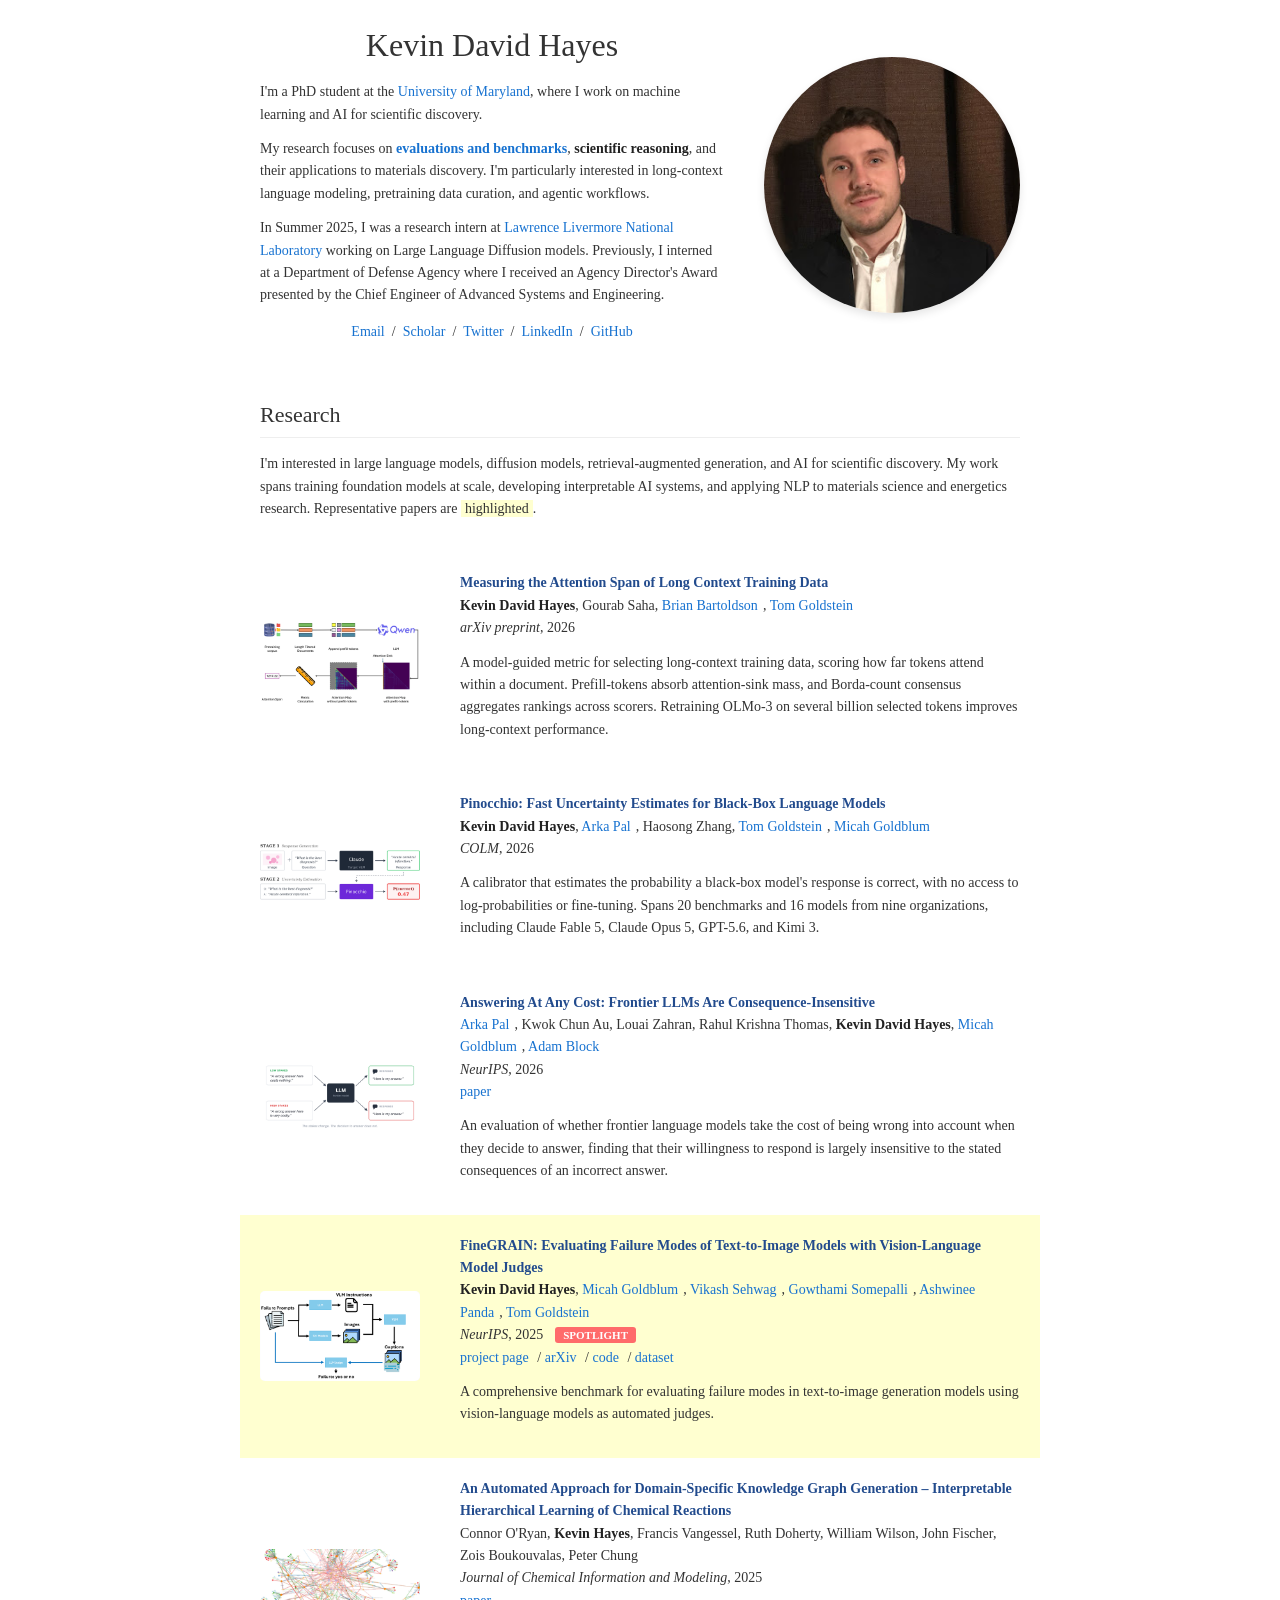
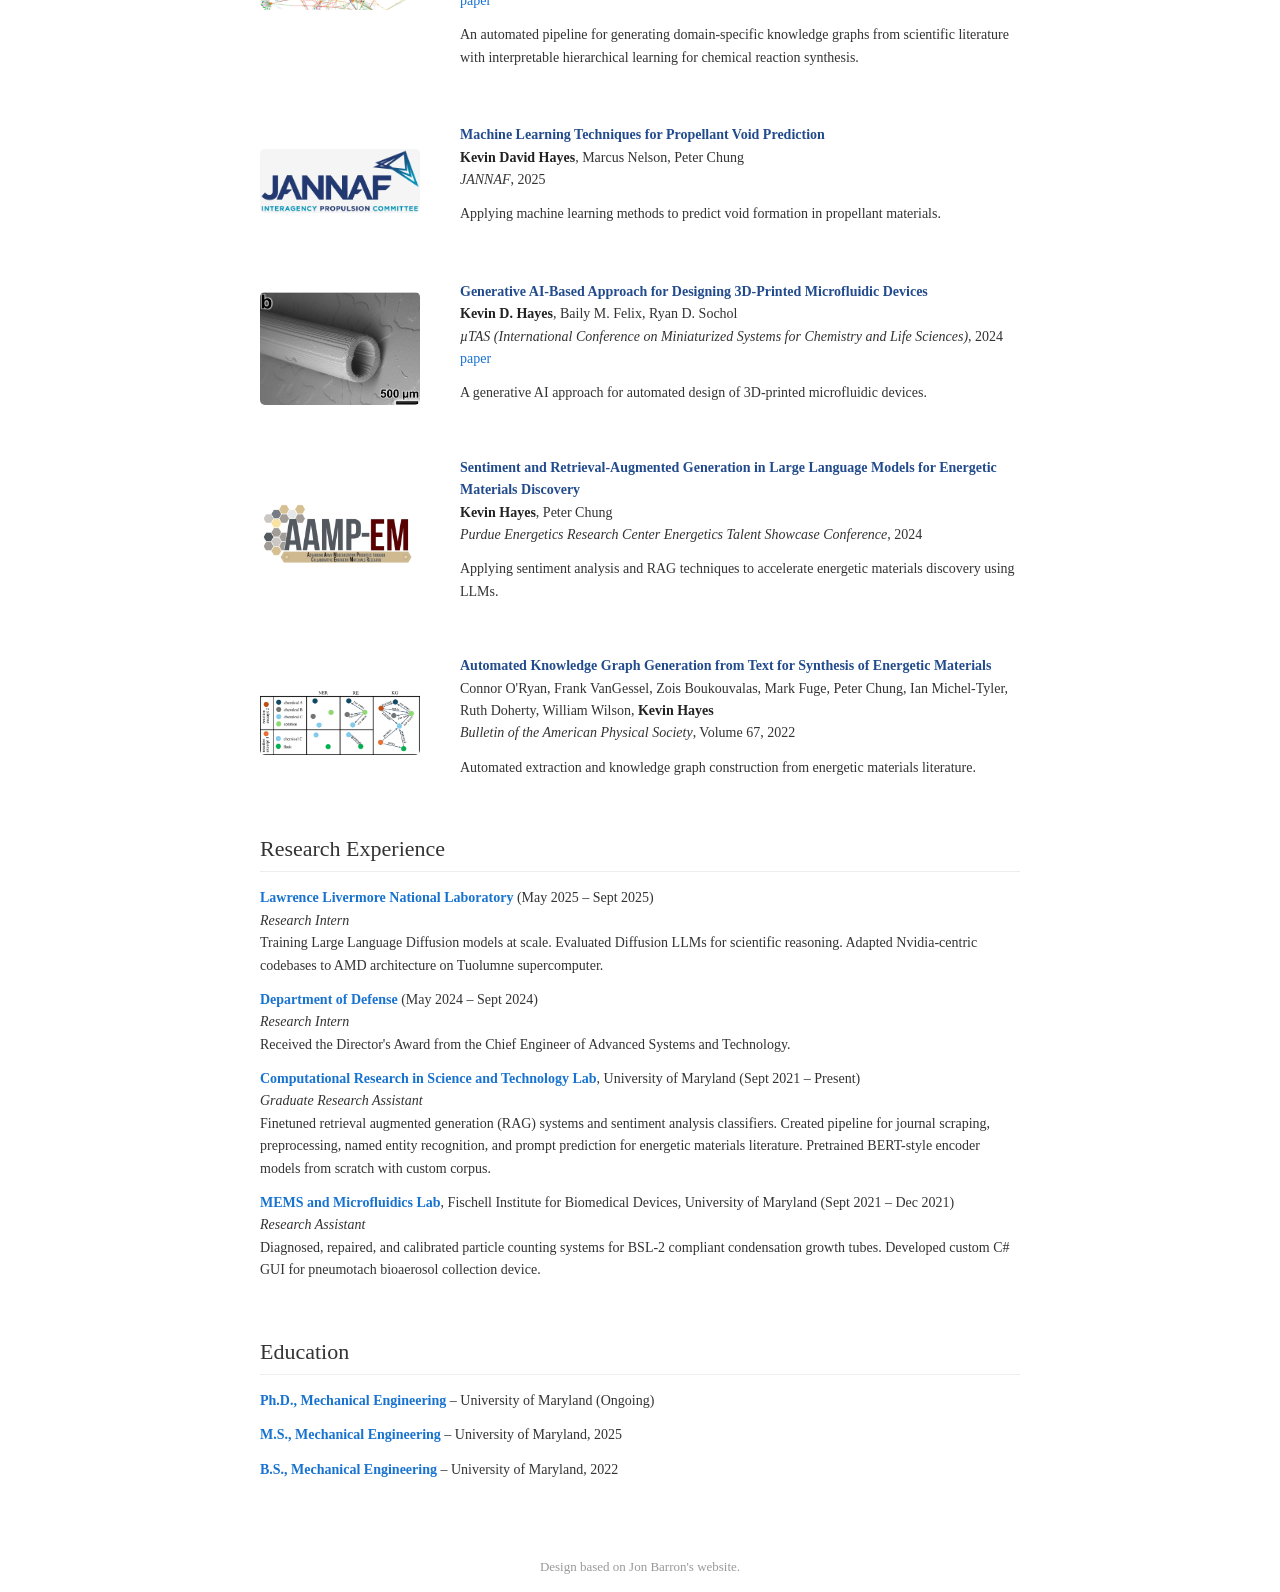
==== index.html @ 8a05a333 "Add NeurIPS 2026 consequence-insensitivity paper Adds "Answering At Any Cost: Frontier LLMs Are Cons" ====
<!DOCTYPE HTML>
<html lang="en">
<head>
  <meta http-equiv="Content-Type" content="text/html; charset=UTF-8">
  <title>Kevin David Hayes</title>
  <meta name="author" content="Kevin David Hayes">
  <meta name="viewport" content="width=device-width, initial-scale=1">
  <meta name="description" content="Kevin David Hayes - PhD student at University of Maryland. Research in Large Language Models, Diffusion Models, long-context modeling, and AI for Scientific Discovery.">
  <link rel="shortcut icon" href="images/favicon.ico" type="image/x-icon">
  <link rel="stylesheet" type="text/css" href="stylesheet.css">
</head>

<body>
  <table style="width:100%;max-width:800px;border:0px;border-spacing:0px;border-collapse:separate;margin-right:auto;margin-left:auto;">
    <tbody>
      <tr style="padding:0px">
        <td style="padding:0px">
          
          <!-- Header Section -->
          <table style="width:100%;border:0px;border-spacing:0px;border-collapse:separate;margin-right:auto;margin-left:auto;">
            <tbody>
              <tr style="padding:0px">
                <td style="padding:2.5%;width:63%;vertical-align:middle">
                  <p class="name" style="text-align: center;">
                    Kevin David Hayes
                  </p>
                  <p>
                    I'm a PhD student at the <a href="https://umd.edu">University of Maryland</a>,
                    where I work on machine learning and AI for scientific discovery.
                  </p>
                  <p>
                    My research focuses on <strong>evaluations and benchmarks</strong>, <strong>scientific reasoning</strong>,
                    and their applications to materials discovery. I'm particularly interested
                    in long-context language modeling, pretraining data curation, and agentic workflows.
                  </p>
                  <p>
                    In Summer 2025, I was a research intern at <a href="https://www.llnl.gov/">Lawrence Livermore National Laboratory</a>
                    working on Large Language Diffusion models. Previously, I interned at a Department of Defense Agency where I received
                    an Agency Director's Award presented by the Chief Engineer of Advanced Systems and Engineering.
                  </p>
                  <p style="text-align:center">
                    <a href="mailto:khayes1@umd.edu">Email</a> &nbsp;/&nbsp;
                    <a href="https://scholar.google.com/citations?user=K6t8npcAAAAJ&hl=en">Scholar</a> &nbsp;/&nbsp;
                    <a href="https://x.com/kevindavidhayes">Twitter</a> &nbsp;/&nbsp;
                    <a href="https://www.linkedin.com/in/kevin-david-hayes-73b5a1160/">LinkedIn</a> &nbsp;/&nbsp;
                    <a href="https://github.com/khayes95">GitHub</a>
                  </p>
                </td>
                <td style="padding:2.5%;width:40%;max-width:40%">
                  <a href="images/kevin_hayes.jpg">
                    <img style="width:100%;max-width:100%;object-fit:cover;border-radius:50%;" alt="profile photo" src="images/kevin_hayes.jpg">
                  </a>
                </td>
              </tr>
            </tbody>
          </table>

          <!-- Research Section -->
          <table style="width:100%;border:0px;border-spacing:0px;border-collapse:separate;margin-right:auto;margin-left:auto;">
            <tbody>
              <tr>
                <td style="padding:20px;width:100%;vertical-align:middle">
                  <h2>Research</h2>
                  <p>
                    I'm interested in large language models, diffusion models, retrieval-augmented generation, 
                    and AI for scientific discovery. My work spans training foundation models at scale, 
                    developing interpretable AI systems, and applying NLP to materials science and energetics research.
                    Representative papers are <span class="highlight">highlighted</span>.
                  </p>
                </td>
              </tr>
            </tbody>
          </table>

          <!-- Publications -->
          <table style="width:100%;border:0px;border-spacing:0px;border-collapse:separate;margin-right:auto;margin-left:auto;">
            <tbody>

              <!-- AttentionSpan Paper -->
              <tr>
                <td style="padding:20px;width:25%;vertical-align:middle">
                  <div class="paper-img-container">
                    <img src="images/attention_span.png" alt="AttentionSpan" width="160" style="border-style:none">
                  </div>
                </td>
                <td style="padding:20px;width:75%;vertical-align:middle">
                  <a href="#">
                    <span class="papertitle">Measuring the Attention Span of Long Context Training Data</span>
                  </a>
                  <br>
                  <strong>Kevin David Hayes</strong>,
                  Gourab Saha,
                  <a href="https://scholar.google.com/citations?user=YdiZoJgAAAAJ&amp;hl=en">Brian Bartoldson</a>,
                  <a href="https://www.cs.umd.edu/~tomg/">Tom Goldstein</a>
                  <br>
                  <em>arXiv preprint</em>, 2026
                  <br>
                  <!-- TODO: fill in arXiv link once posted -->
                  <!--
                  <a href="https://arxiv.org/abs/XXXX.XXXXX">arXiv</a>
                  -->
                  <p></p>
                  <p>
                    A model-guided metric for selecting long-context training data, scoring how far tokens
                    attend within a document. Prefill-tokens absorb attention-sink mass, and Borda-count
                    consensus aggregates rankings across scorers. Retraining OLMo-3 on several billion
                    selected tokens improves long-context performance.
                  </p>
                </td>
              </tr>

              <!-- Pinocchio Paper -->
              <tr>
                <td style="padding:20px;width:25%;vertical-align:middle">
                  <div class="paper-img-container">
                    <img src="images/pinocchio.png" alt="Pinocchio" width="160" style="border-style:none">
                  </div>
                </td>
                <td style="padding:20px;width:75%;vertical-align:middle">
                  <a href="#">
                    <span class="papertitle">Pinocchio: Fast Uncertainty Estimates for Black-Box Language Models</span>
                  </a>
                  <br>
                  <strong>Kevin David Hayes</strong>,
                  <a href="https://www.arkapal.com/">Arka Pal</a>,
                  Haosong Zhang,
                  <a href="https://www.cs.umd.edu/~tomg/">Tom Goldstein</a>,
                  <a href="https://goldblum.github.io/">Micah Goldblum</a>
                  <br>
                  <em>COLM</em>, 2026
                  <br>
                  <!-- TODO: fill in links once released -->
                  <!--
                  <a href="https://arxiv.org/abs/XXXX.XXXXX">arXiv</a>
                  /
                  <a href="https://github.com/khayes95/pinocchio">code</a>
                  /
                  <a href="https://huggingface.co/KevinDavidHayes/pinocchio">model</a>
                  /
                  <a href="https://pypi.org/project/pinocchio/">pypi</a>
                  -->
                  <p></p>
                  <p>
                    A calibrator that estimates the probability a black-box model's response is correct,
                    with no access to log-probabilities or fine-tuning. Spans 20 benchmarks and 16 models from nine
                    organizations, including Claude Fable 5, Claude Opus 5, GPT-5.6, and Kimi 3.
                  </p>
                </td>
              </tr>

              <!-- Consequence-Insensitivity Paper -->
              <tr>
                <td style="padding:20px;width:25%;vertical-align:middle">
                  <div class="paper-img-container">
                    <img src="images/consequence_insensitive.png" alt="Consequence insensitivity" width="160" style="border-style:none">
                  </div>
                </td>
                <td style="padding:20px;width:75%;vertical-align:middle">
                  <a href="https://openreview.net/pdf?id=juGEeYEuAS">
                    <span class="papertitle">Answering At Any Cost: Frontier LLMs Are Consequence-Insensitive</span>
                  </a>
                  <br>
                  <a href="https://www.arkapal.com/">Arka Pal</a>,
                  Kwok Chun Au,
                  Louai Zahran,
                  Rahul Krishna Thomas,
                  <strong>Kevin David Hayes</strong>,
                  <a href="https://goldblum.github.io/">Micah Goldblum</a>,
                  <a href="https://abblock.github.io/">Adam Block</a>
                  <br>
                  <em>NeurIPS</em>, 2026
                  <br>
                  <a href="https://openreview.net/pdf?id=juGEeYEuAS">paper</a>
                  <!-- TODO: add arXiv / code links once posted -->
                  <p></p>
                  <!-- TODO: confirm this blurb against the camera-ready -->
                  <p>
                    An evaluation of whether frontier language models take the cost of being wrong into
                    account when they decide to answer, finding that their willingness to respond is
                    largely insensitive to the stated consequences of an incorrect answer.
                  </p>
                </td>
              </tr>

              <!-- FineGRAIN Paper - SPOTLIGHT -->
              <tr class="highlight">
                <td style="padding:20px;width:25%;vertical-align:middle">
                  <div class="paper-img-container">
                    <img src="images/finegrain.png" alt="FineGRAIN" width="160" style="border-style:none">
                  </div>
                </td>
                <td style="padding:20px;width:75%;vertical-align:middle">
                  <a href="https://arxiv.org/abs/2512.02161">
                    <span class="papertitle">FineGRAIN: Evaluating Failure Modes of Text-to-Image Models with Vision-Language Model Judges</span>
                  </a>
                  <br>
                  <strong>Kevin David Hayes</strong>,
                  <a href="https://goldblum.github.io/">Micah Goldblum</a>,
                  <a href="https://vsehwag.github.io/">Vikash Sehwag</a>,
                  <a href="https://somepago.github.io/">Gowthami Somepalli</a>,
                  <a href="https://kiddyboots216.github.io/">Ashwinee Panda</a>,
                  <a href="https://www.cs.umd.edu/~tomg/">Tom Goldstein</a>
                  <br>
                  <em>NeurIPS</em>, 2025 &nbsp;<span class="spotlight">SPOTLIGHT</span>
                  <br>
                  <a href="https://finegrainbench.ai/">project page</a>
                  /
                  <a href="https://arxiv.org/abs/2512.02161">arXiv</a>
                  /
                  <a href="https://github.com/khayes95/FineGRAIN_Eval">code</a>
                  /
                  <a href="https://huggingface.co/datasets/KevinDavidHayes/t2i-finegrain">dataset</a>
                  <p></p>
                  <p>
                    A comprehensive benchmark for evaluating failure modes in text-to-image generation models
                    using vision-language models as automated judges.
                  </p>
                </td>
              </tr>

              <!-- Knowledge Graph Paper -->
              <tr>
                <td style="padding:20px;width:25%;vertical-align:middle">
                  <div class="paper-img-container">
                    <img src="images/knowledge_graph.png" alt="Knowledge Graph" width="160" style="border-style:none">
                  </div>
                </td>
                <td style="padding:20px;width:75%;vertical-align:middle">
                  <a href="https://pubs.acs.org/doi/10.1021/acs.jcim.4c01904">
                    <span class="papertitle">An Automated Approach for Domain-Specific Knowledge Graph Generation – Interpretable Hierarchical Learning of Chemical Reactions</span>
                  </a>
                  <br>
                  Connor O'Ryan,
                  <strong>Kevin Hayes</strong>,
                  Francis Vangessel,
                  Ruth Doherty,
                  William Wilson,
                  John Fischer,
                  Zois Boukouvalas,
                  Peter Chung
                  <br>
                  <em>Journal of Chemical Information and Modeling</em>, 2025
                  <br>
                  <a href="https://pubs.acs.org/doi/10.1021/acs.jcim.4c01904">paper</a>
                  <p></p>
                  <p>
                    An automated pipeline for generating domain-specific knowledge graphs from scientific literature
                    with interpretable hierarchical learning for chemical reaction synthesis.
                  </p>
                </td>
              </tr>

              <!-- JANNAF Paper -->
              <tr>
                <td style="padding:20px;width:25%;vertical-align:middle">
                  <div class="paper-img-container">
                    <img src="images/propellant_void.png" alt="Propellant Void Prediction" width="160" style="border-style:none">
                  </div>
                </td>
                <td style="padding:20px;width:75%;vertical-align:middle">
                  <a href="#">
                    <span class="papertitle">Machine Learning Techniques for Propellant Void Prediction</span>
                  </a>
                  <br>
                  <strong>Kevin David Hayes</strong>,
                  Marcus Nelson,
                  Peter Chung
                  <br>
                  <em>JANNAF</em>, 2025
                  <br>
                  <p></p>
                  <p>
                    Applying machine learning methods to predict void formation in propellant materials.
                  </p>
                </td>
              </tr>

            </tbody>
          </table>

          <table style="width:100%;border:0px;border-spacing:0px;border-collapse:separate;margin-right:auto;margin-left:auto;">
            <tbody>

              <!-- Microfluidics Paper -->
              <tr>
                <td style="padding:20px;width:25%;vertical-align:middle">
                  <div class="paper-img-container">
                    <img src="images/microfluidics.png" alt="Microfluidics" width="160" style="border-style:none">
                  </div>
                </td>
                <td style="padding:20px;width:75%;vertical-align:middle">
                  <a href="https://doi.org/10.70477/ydra9881">
                    <span class="papertitle">Generative AI-Based Approach for Designing 3D-Printed Microfluidic Devices</span>
                  </a>
                  <br>
                  <strong>Kevin D. Hayes</strong>,
                  Baily M. Felix,
                  Ryan D. Sochol
                  <br>
                  <em>µTAS (International Conference on Miniaturized Systems for Chemistry and Life Sciences)</em>, 2024
                  <br>
                  <a href="https://doi.org/10.70477/ydra9881">paper</a>
                  <p></p>
                  <p>
                    A generative AI approach for automated design of 3D-printed microfluidic devices.
                  </p>
                </td>
              </tr>

              <!-- Energetics Paper -->
              <tr>
                <td style="padding:20px;width:25%;vertical-align:middle">
                  <div class="paper-img-container">
                    <img src="images/energetics.png" alt="Energetics RAG" width="160" style="border-style:none">
                  </div>
                </td>
                <td style="padding:20px;width:75%;vertical-align:middle">
                  <a href="#">
                    <span class="papertitle">Sentiment and Retrieval-Augmented Generation in Large Language Models for Energetic Materials Discovery</span>
                  </a>
                  <br>
                  <strong>Kevin Hayes</strong>,
                  Peter Chung
                  <br>
                  <em>Purdue Energetics Research Center Energetics Talent Showcase Conference</em>, 2024
                  <br>
                  <p></p>
                  <p>
                    Applying sentiment analysis and RAG techniques to accelerate energetic materials discovery using LLMs.
                  </p>
                </td>
              </tr>

              <!-- APS Paper -->
              <tr>
                <td style="padding:20px;width:25%;vertical-align:middle">
                  <div class="paper-img-container">
                    <img src="images/aps_kg.png" alt="APS Knowledge Graph" width="160" style="border-style:none">
                  </div>
                </td>
                <td style="padding:20px;width:75%;vertical-align:middle">
                  <a href="https://meetings.aps.org/Meeting/SHOCK22/Session/U03.3">
                    <span class="papertitle">Automated Knowledge Graph Generation from Text for Synthesis of Energetic Materials</span>
                  </a>
                  <br>
                  Connor O'Ryan,
                  Frank VanGessel,
                  Zois Boukouvalas,
                  Mark Fuge,
                  Peter Chung,
                  Ian Michel-Tyler,
                  Ruth Doherty,
                  William Wilson,
                  <strong>Kevin Hayes</strong>
                  <br>
                  <em>Bulletin of the American Physical Society</em>, Volume 67, 2022
                  <br>
                  <p></p>
                  <p>
                    Automated extraction and knowledge graph construction from energetic materials literature.
                  </p>
                </td>
              </tr>

            </tbody>
          </table>

          <!-- Experience Section -->
          <table style="width:100%;border:0px;border-spacing:0px;border-collapse:separate;margin-right:auto;margin-left:auto;">
            <tbody>
              <tr>
                <td style="padding:20px;width:100%;vertical-align:middle">
                  <h2>Research Experience</h2>
                  
                  <p><strong>Lawrence Livermore National Laboratory</strong> (May 2025 – Sept 2025)<br>
                  <em>Research Intern</em><br>
                  Training Large Language Diffusion models at scale. Evaluated Diffusion LLMs for scientific reasoning. 
                  Adapted Nvidia-centric codebases to AMD architecture on Tuolumne supercomputer.</p>
                  
                  <p><strong>Department of Defense</strong> (May 2024 – Sept 2024)<br>
                  <em>Research Intern</em><br>
                  Received the Director's Award from the Chief Engineer of Advanced Systems and Technology.</p>
                  
                  <p><strong>Computational Research in Science and Technology Lab</strong>, University of Maryland (Sept 2021 – Present)<br>
                  <em>Graduate Research Assistant</em><br>
                  Finetuned retrieval augmented generation (RAG) systems and sentiment analysis classifiers. 
                  Created pipeline for journal scraping, preprocessing, named entity recognition, and prompt prediction for energetic materials literature.
                  Pretrained BERT-style encoder models from scratch with custom corpus.</p>
                  
                  <p><strong>MEMS and Microfluidics Lab</strong>, Fischell Institute for Biomedical Devices, University of Maryland (Sept 2021 – Dec 2021)<br>
                  <em>Research Assistant</em><br>
                  Diagnosed, repaired, and calibrated particle counting systems for BSL-2 compliant condensation growth tubes.
                  Developed custom C# GUI for pneumotach bioaerosol collection device.</p>
                </td>
              </tr>
            </tbody>
          </table>

          <!-- Education Section -->
          <table style="width:100%;border:0px;border-spacing:0px;border-collapse:separate;margin-right:auto;margin-left:auto;">
            <tbody>
              <tr>
                <td style="padding:20px;width:100%;vertical-align:middle">
                  <h2>Education</h2>
                  <p><strong>Ph.D., Mechanical Engineering</strong> – University of Maryland (Ongoing)</p>
                  <p><strong>M.S., Mechanical Engineering</strong> – University of Maryland, 2025</p>
                  <p><strong>B.S., Mechanical Engineering</strong> – University of Maryland, 2022</p>
                </td>
              </tr>
            </tbody>
          </table>

          <!-- Footer -->
          <table style="width:100%;border:0px;border-spacing:0px;border-collapse:separate;margin-right:auto;margin-left:auto;">
            <tbody>
              <tr>
                <td style="padding:0px">
                  <br>
                  <p style="text-align:center;font-size:small;">
                    Design based on <a href="https://github.com/jonbarron/jonbarron_website">Jon Barron's website</a>.
                  </p>
                </td>
              </tr>
            </tbody>
          </table>

        </td>
      </tr>
    </tbody>
  </table>
</body>
</html>
---- stylesheet.css ----
/* Jon Barron Style Academic Website CSS */

/* Reset and Base Styles */
* {
  box-sizing: border-box;
}

html {
  font-family: 'Trebuchet MS', 'Bitstream Vera Sans', 'sans-serif';
}

body {
  margin: 0;
  padding: 0;
  background-color: #ffffff;
  font-size: 14px;
  line-height: 1.6;
  color: #333;
}

/* Links */
a {
  color: #1772d0;
  text-decoration: none;
}

a:hover {
  color: #f09228;
  text-decoration: none;
}

/* Name styling */
.name {
  font-size: 32px;
  font-weight: normal;
  margin: 0 0 10px 0;
}

/* Section headings */
h2 {
  font-size: 22px;
  font-weight: normal;
  color: #333;
  margin: 0 0 15px 0;
  padding-bottom: 5px;
  border-bottom: 1px solid #eee;
}

/* Text emphasis */
strong {
  font-weight: bold;
  color: #222;
}

/* Paper title styling */
.papertitle {
  font-size: 14px;
  font-weight: bold;
  color: #224b8d;
}

.papertitle:hover {
  color: #f09228;
}

/* Highlight for featured papers */
tr.highlight {
  background-color: #ffffd0;
}

span.highlight {
  background-color: #ffffd0;
  padding: 1px 4px;
}

/* Spotlight badge */
.spotlight {
  background-color: #ff6b6b;
  color: white;
  padding: 2px 8px;
  border-radius: 3px;
  font-size: 11px;
  font-weight: bold;
  margin-left: 5px;
}

/* Paper image container */
.paper-img-container {
  display: flex;
  align-items: center;
  justify-content: center;
  min-height: 120px;
}

.paper-img-container img {
  border-radius: 5px;
  background-color: #f5f5f5;
}

/* Table cells */
td {
  padding: 10px;
}

/* Responsive adjustments */
@media screen and (max-width: 800px) {
  table {
    width: 100% !important;
  }
  
  td {
    display: block;
    width: 100% !important;
    padding: 10px 15px;
  }
  
  .paper-img-container {
    margin-bottom: 15px;
  }
  
  .name {
    font-size: 26px;
  }
}

/* Profile photo */
img[alt="profile photo"] {
  border: 0;
  box-shadow: 0 4px 8px rgba(0, 0, 0, 0.1);
}

/* Paragraph spacing */
p {
  margin: 0 0 12px 0;
}

/* Links in body text */
td p a {
  color: #1772d0;
}

td p a:hover {
  color: #f09228;
}

/* Publication links row */
td > a {
  margin-right: 5px;
}

/* Email and social links */
p[style*="text-align:center"] a {
  display: inline-block;
  padding: 2px 0;
}

/* Experience and Education sections */
td > p > strong:first-child {
  color: #1772d0;
}

/* Footer */
p[style*="font-size:small"] {
  color: #999;
  margin-top: 20px;
}

p[style*="font-size:small"] a {
  color: #999;
}

p[style*="font-size:small"] a:hover {
  color: #f09228;
}
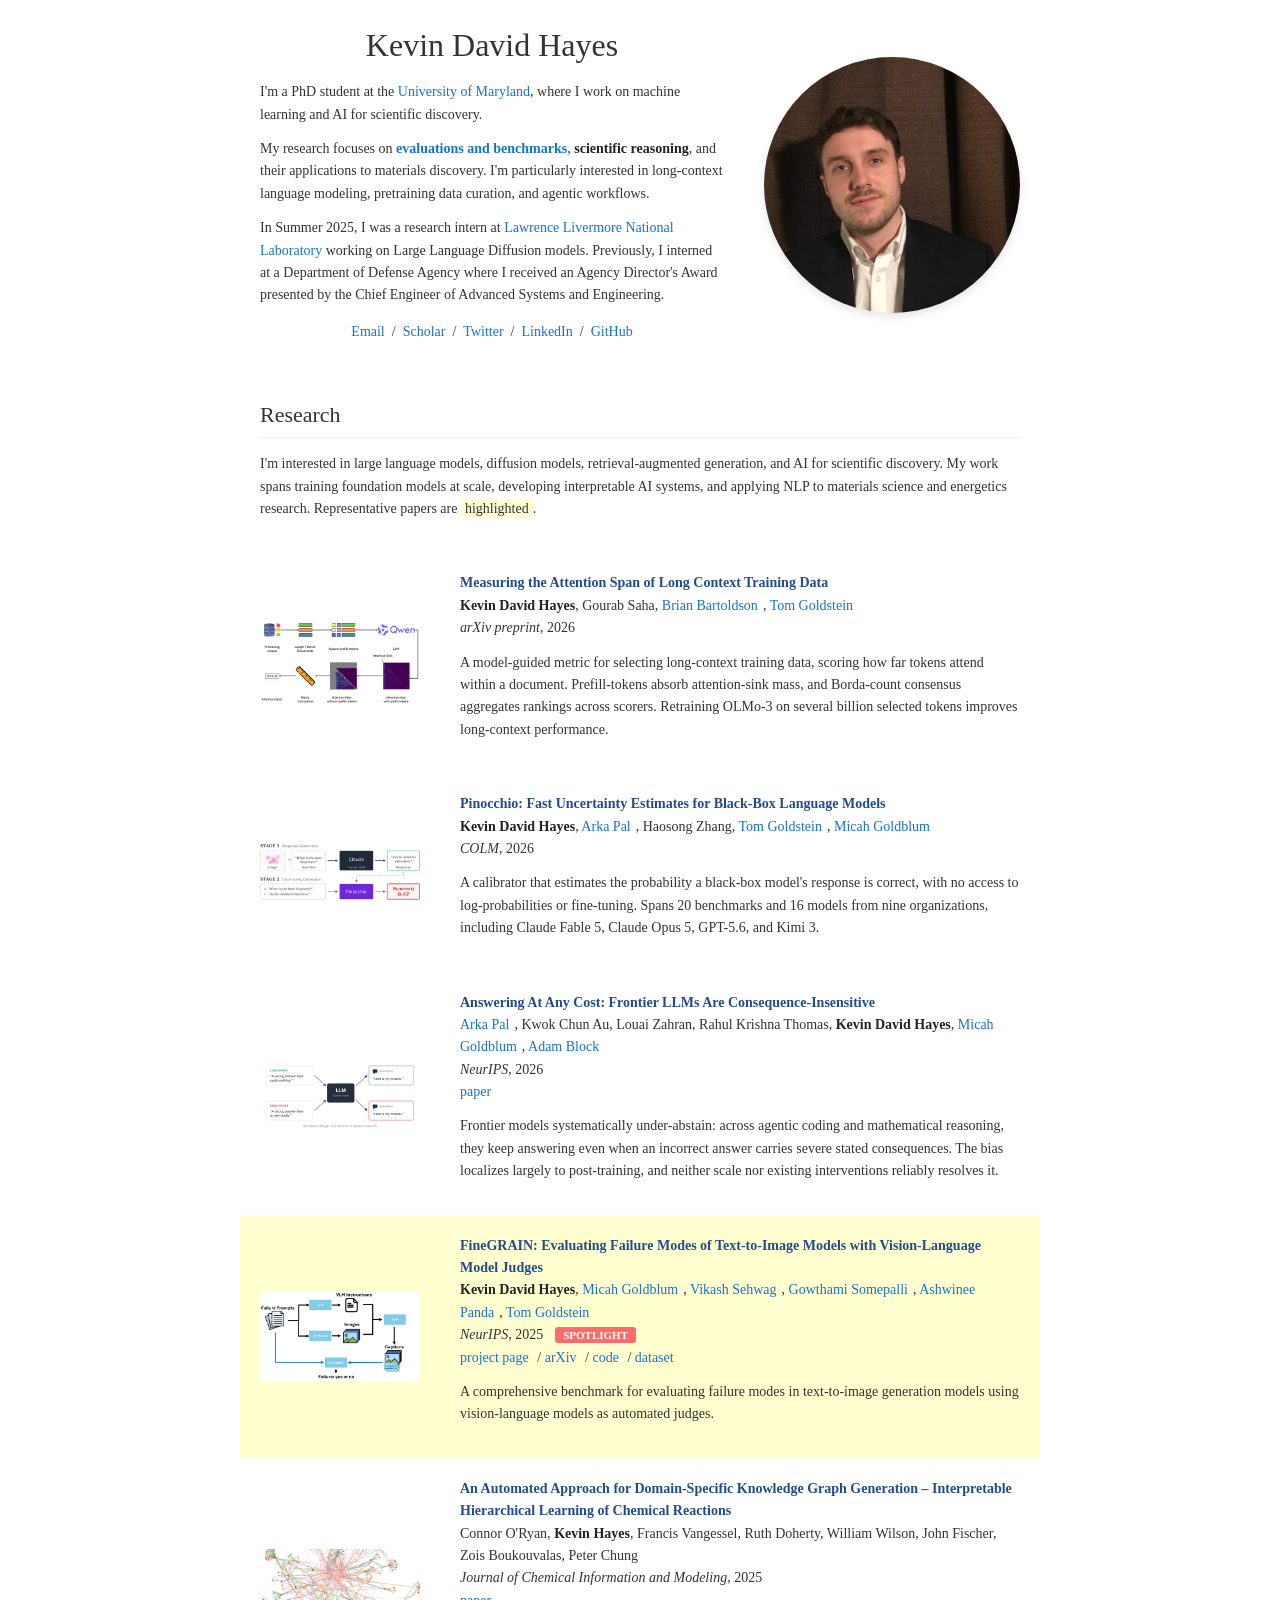
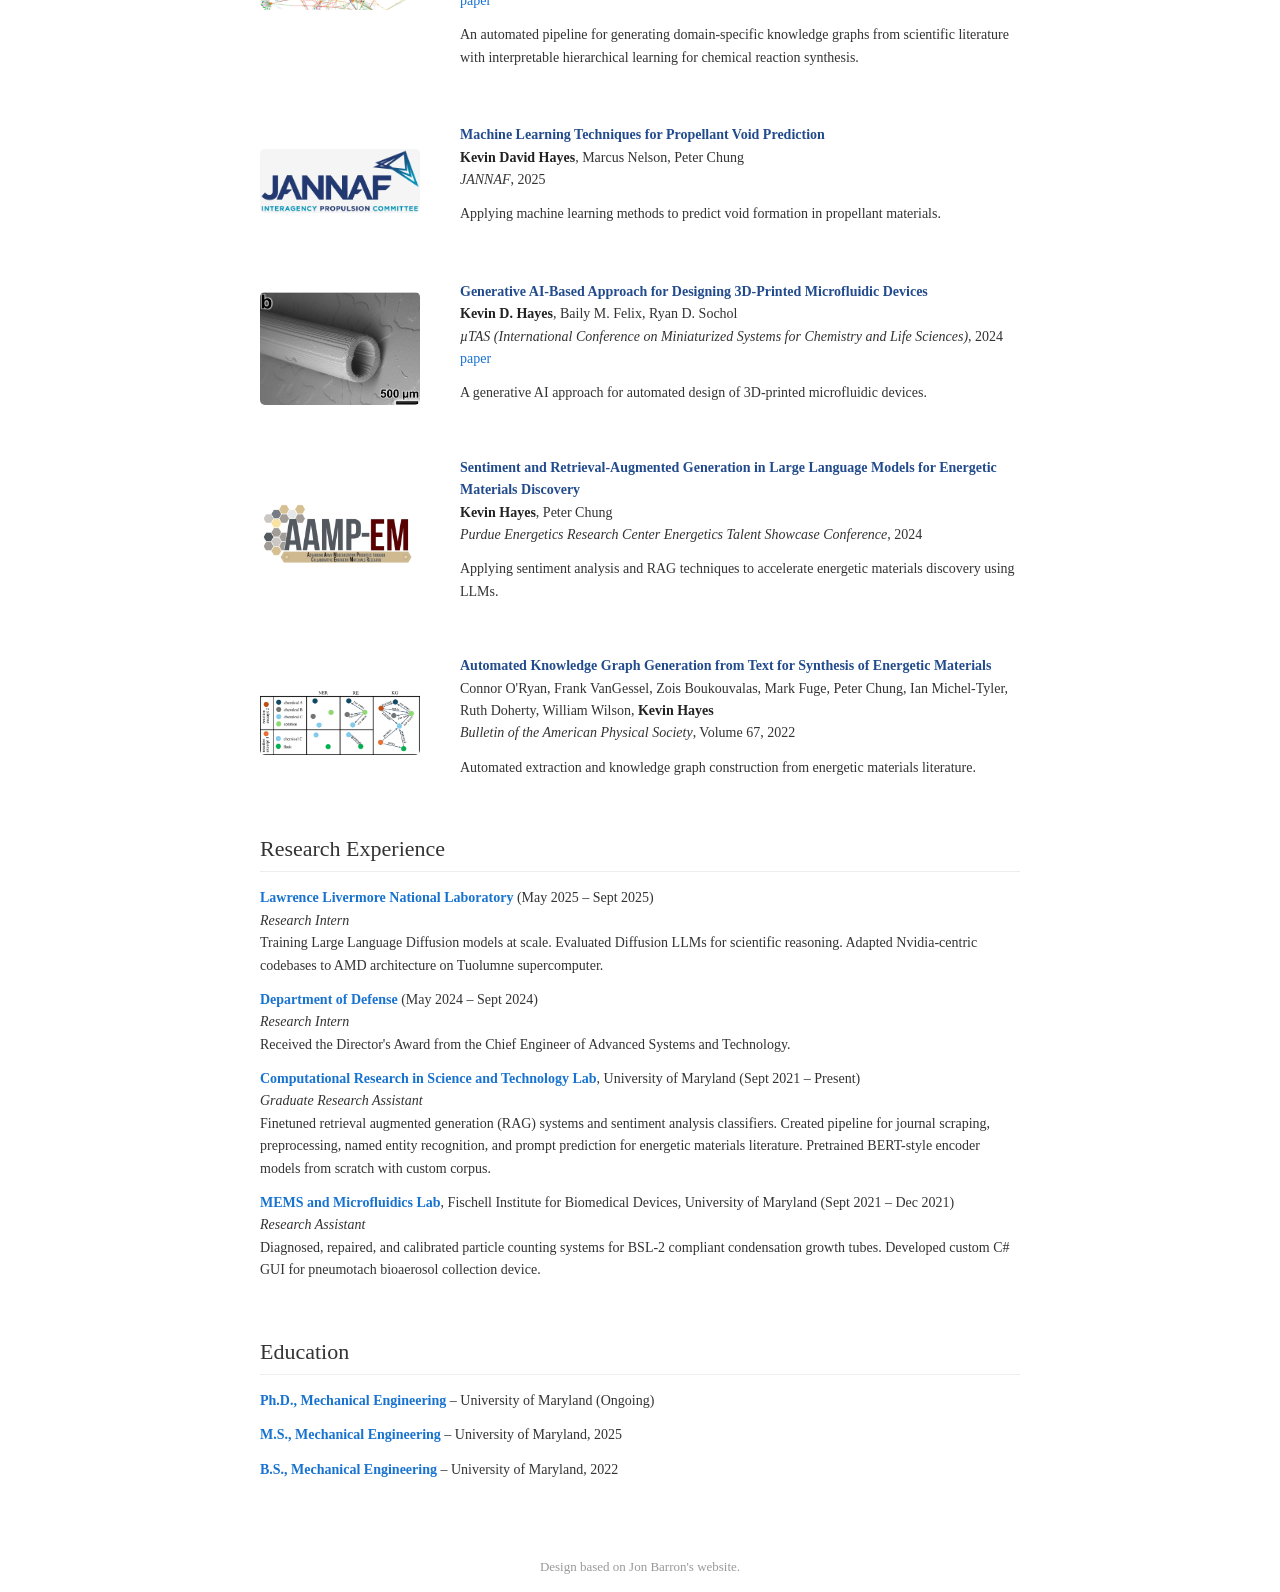
==== commit b069a7e2: "Rewrite consequence-insensitivity blurb from the abstract Replaces the title-derived placeholder wit" ====
--- a/index.html
+++ b/index.html
@@ -173,11 +173,11 @@
                   <a href="https://openreview.net/pdf?id=juGEeYEuAS">paper</a>
                   <!-- TODO: add arXiv / code links once posted -->
                   <p></p>
-                  <!-- TODO: confirm this blurb against the camera-ready -->
-                  <p>
-                    An evaluation of whether frontier language models take the cost of being wrong into
-                    account when they decide to answer, finding that their willingness to respond is
-                    largely insensitive to the stated consequences of an incorrect answer.
+                  <p>
+                    Frontier models systematically under-abstain: across agentic coding and mathematical
+                    reasoning, they keep answering even when an incorrect answer carries severe stated
+                    consequences. The bias localizes largely to post-training, and neither scale nor
+                    existing interventions reliably resolves it.
                   </p>
                 </td>
               </tr>
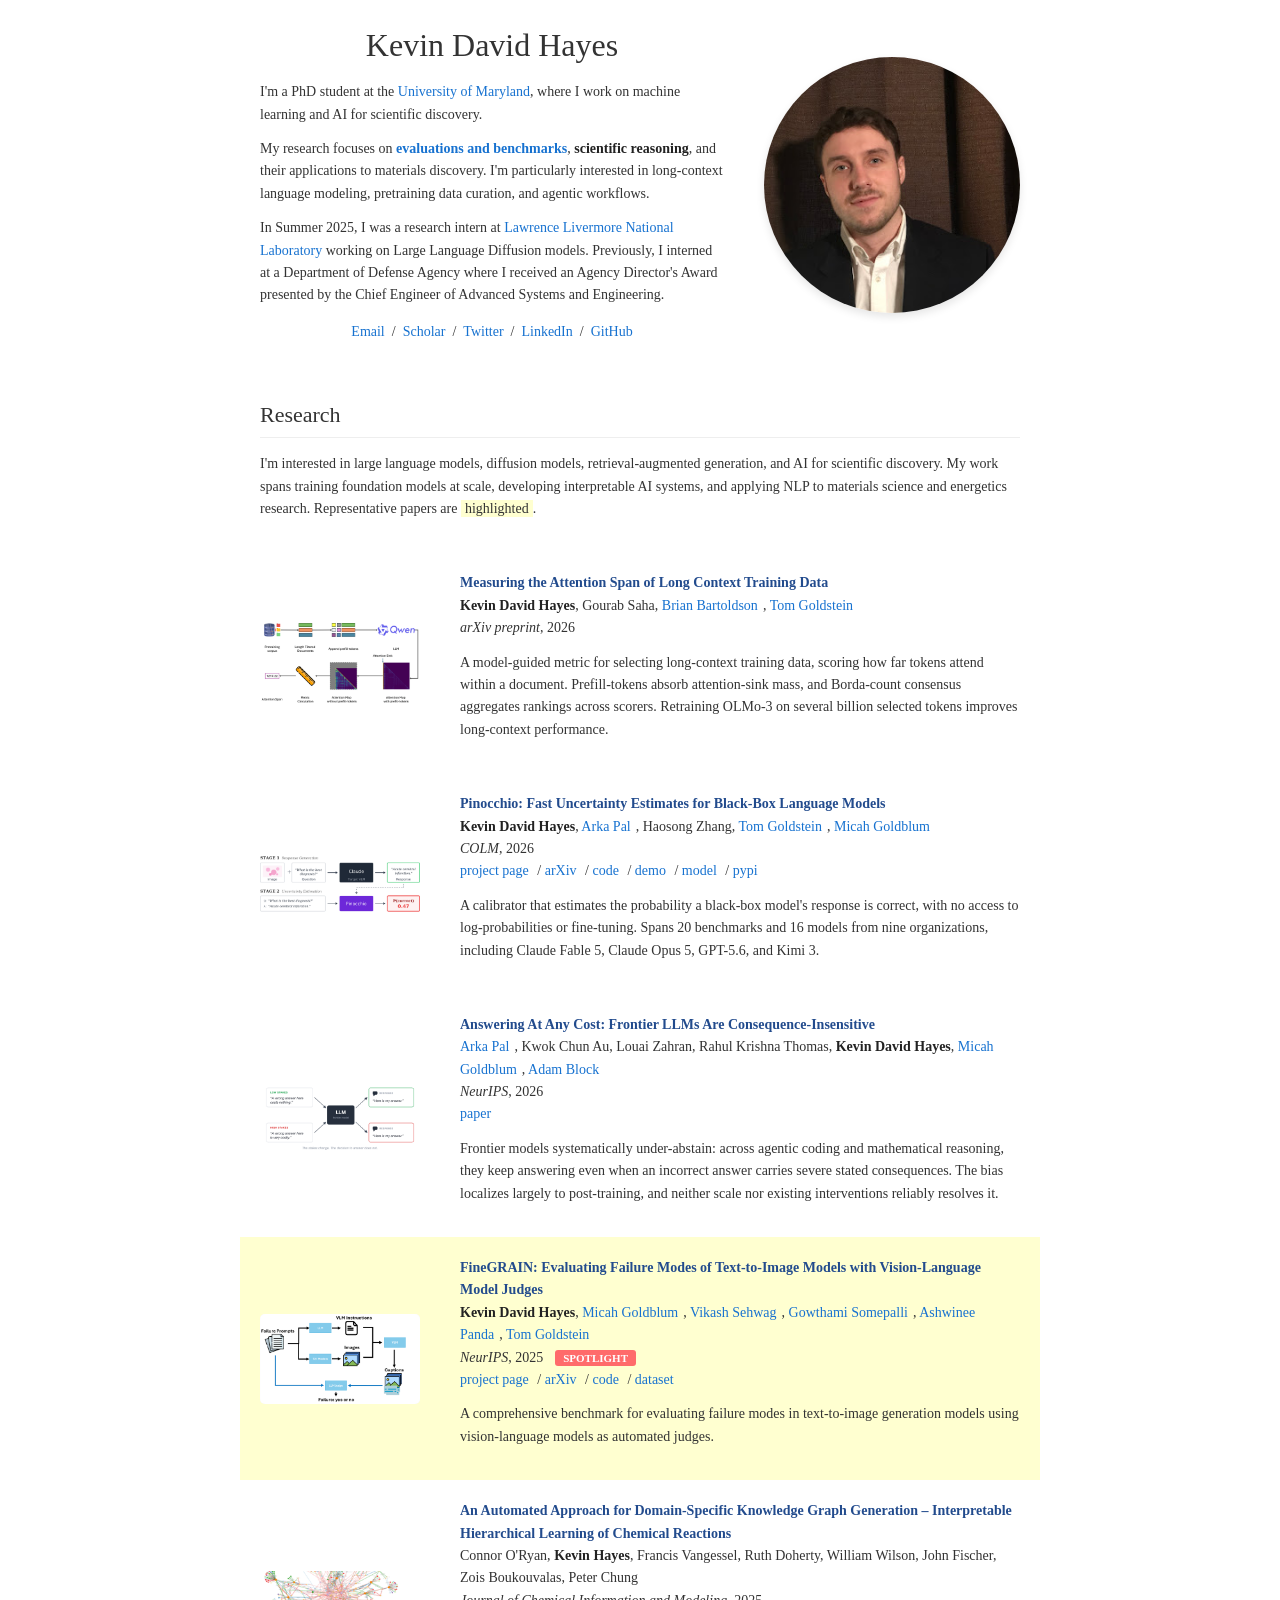
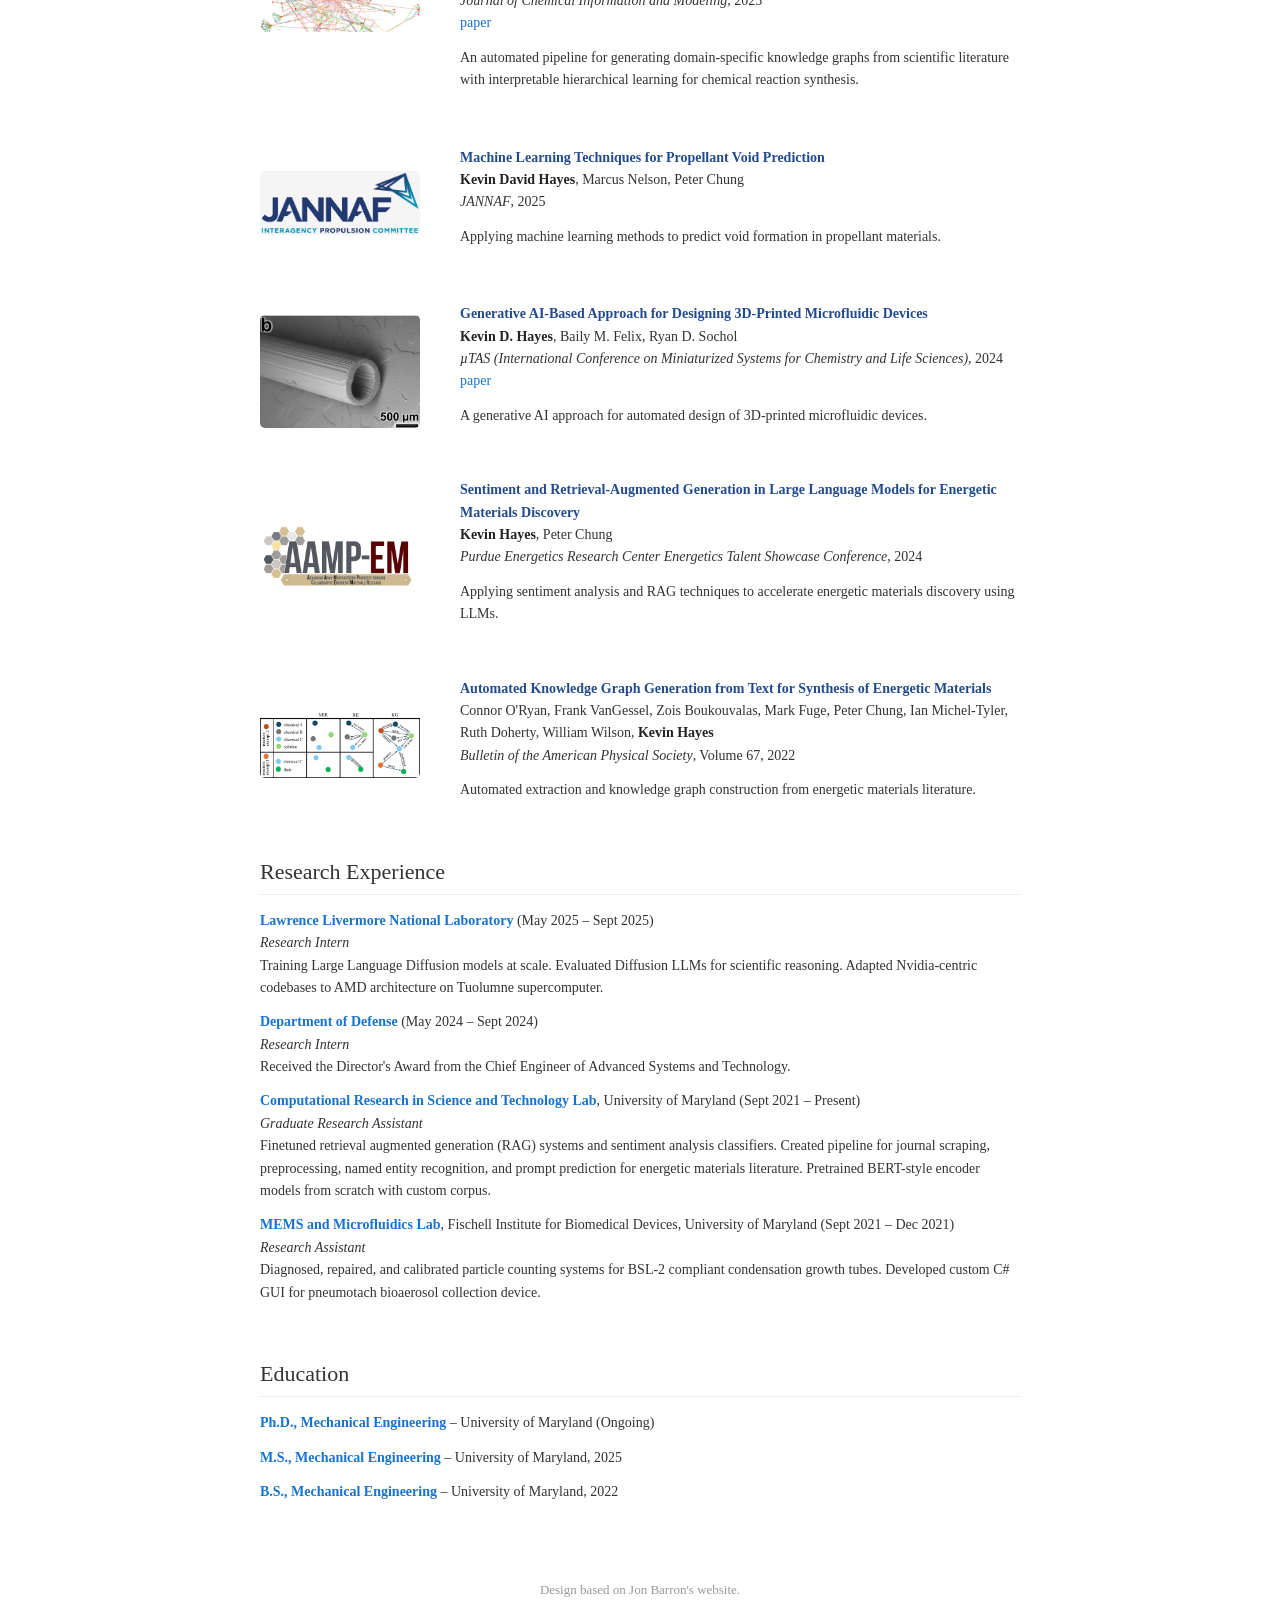
==== commit 15d575a3: "Add Pinocchio project page and release links Replaces the placeholder link block with the live URLs " ====
--- a/index.html
+++ b/index.html
@@ -117,7 +117,7 @@
                   </div>
                 </td>
                 <td style="padding:20px;width:75%;vertical-align:middle">
-                  <a href="#">
+                  <a href="https://arxiv.org/abs/2609.24881">
                     <span class="papertitle">Pinocchio: Fast Uncertainty Estimates for Black-Box Language Models</span>
                   </a>
                   <br>
@@ -129,16 +129,17 @@
                   <br>
                   <em>COLM</em>, 2026
                   <br>
-                  <!-- TODO: fill in links once released -->
-                  <!--
-                  <a href="https://arxiv.org/abs/XXXX.XXXXX">arXiv</a>
+                  <a href="https://pinocchio-uq.com/">project page</a>
+                  /
+                  <a href="https://arxiv.org/abs/2609.24881">arXiv</a>
                   /
                   <a href="https://github.com/khayes95/pinocchio">code</a>
                   /
-                  <a href="https://huggingface.co/KevinDavidHayes/pinocchio">model</a>
-                  /
-                  <a href="https://pypi.org/project/pinocchio/">pypi</a>
-                  -->
+                  <a href="https://huggingface.co/spaces/KevinDavidHayes/pinocchio">demo</a>
+                  /
+                  <a href="https://huggingface.co/KevinDavidHayes/pinocchio-0.8b">model</a>
+                  /
+                  <a href="https://pypi.org/project/pinocchio-uq/">pypi</a>
                   <p></p>
                   <p>
                     A calibrator that estimates the probability a black-box model's response is correct,
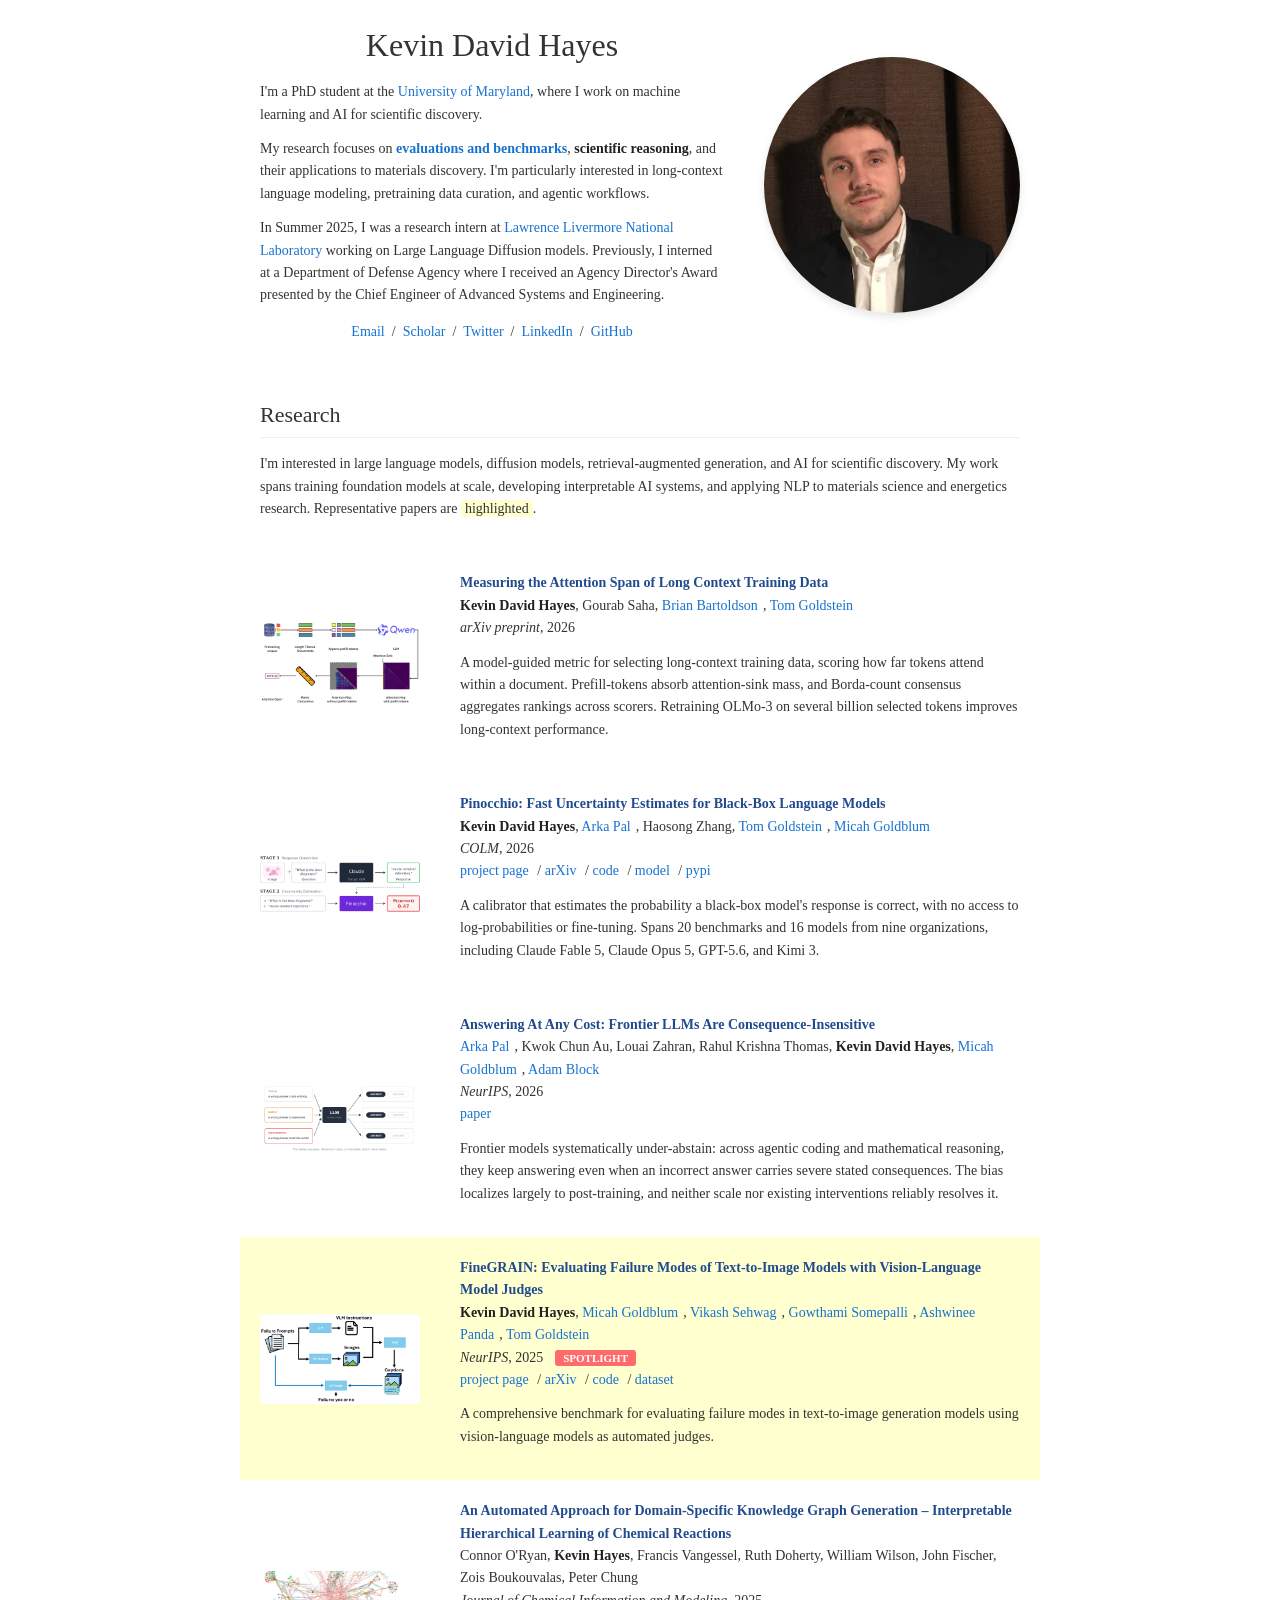
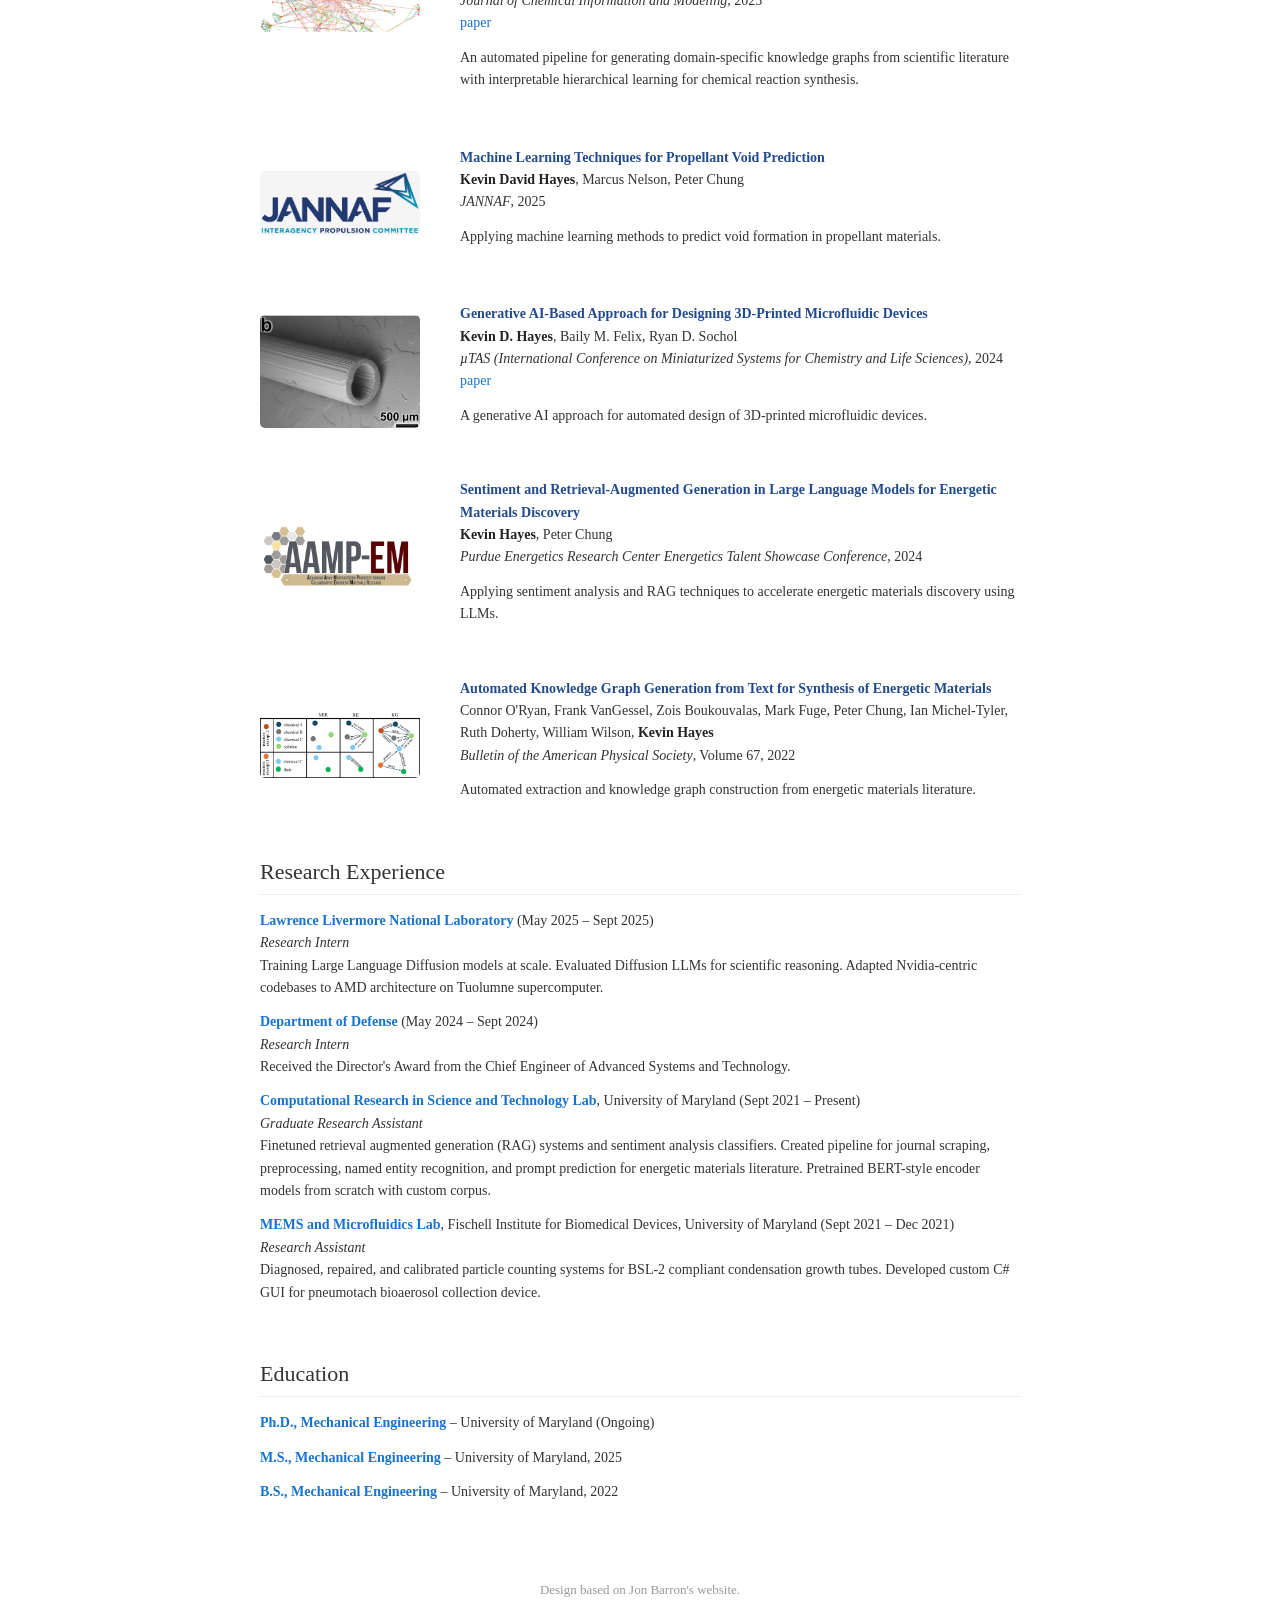
==== commit e8f59a24: "Redraw consequence-insensitivity figure; drop Pinocchio demo link Figure now follows the abstract: t" ====
--- a/index.html
+++ b/index.html
@@ -134,8 +134,6 @@
                   <a href="https://arxiv.org/abs/2609.24881">arXiv</a>
                   /
                   <a href="https://github.com/khayes95/pinocchio">code</a>
-                  /
-                  <a href="https://huggingface.co/spaces/KevinDavidHayes/pinocchio">demo</a>
                   /
                   <a href="https://huggingface.co/KevinDavidHayes/pinocchio-0.8b">model</a>
                   /
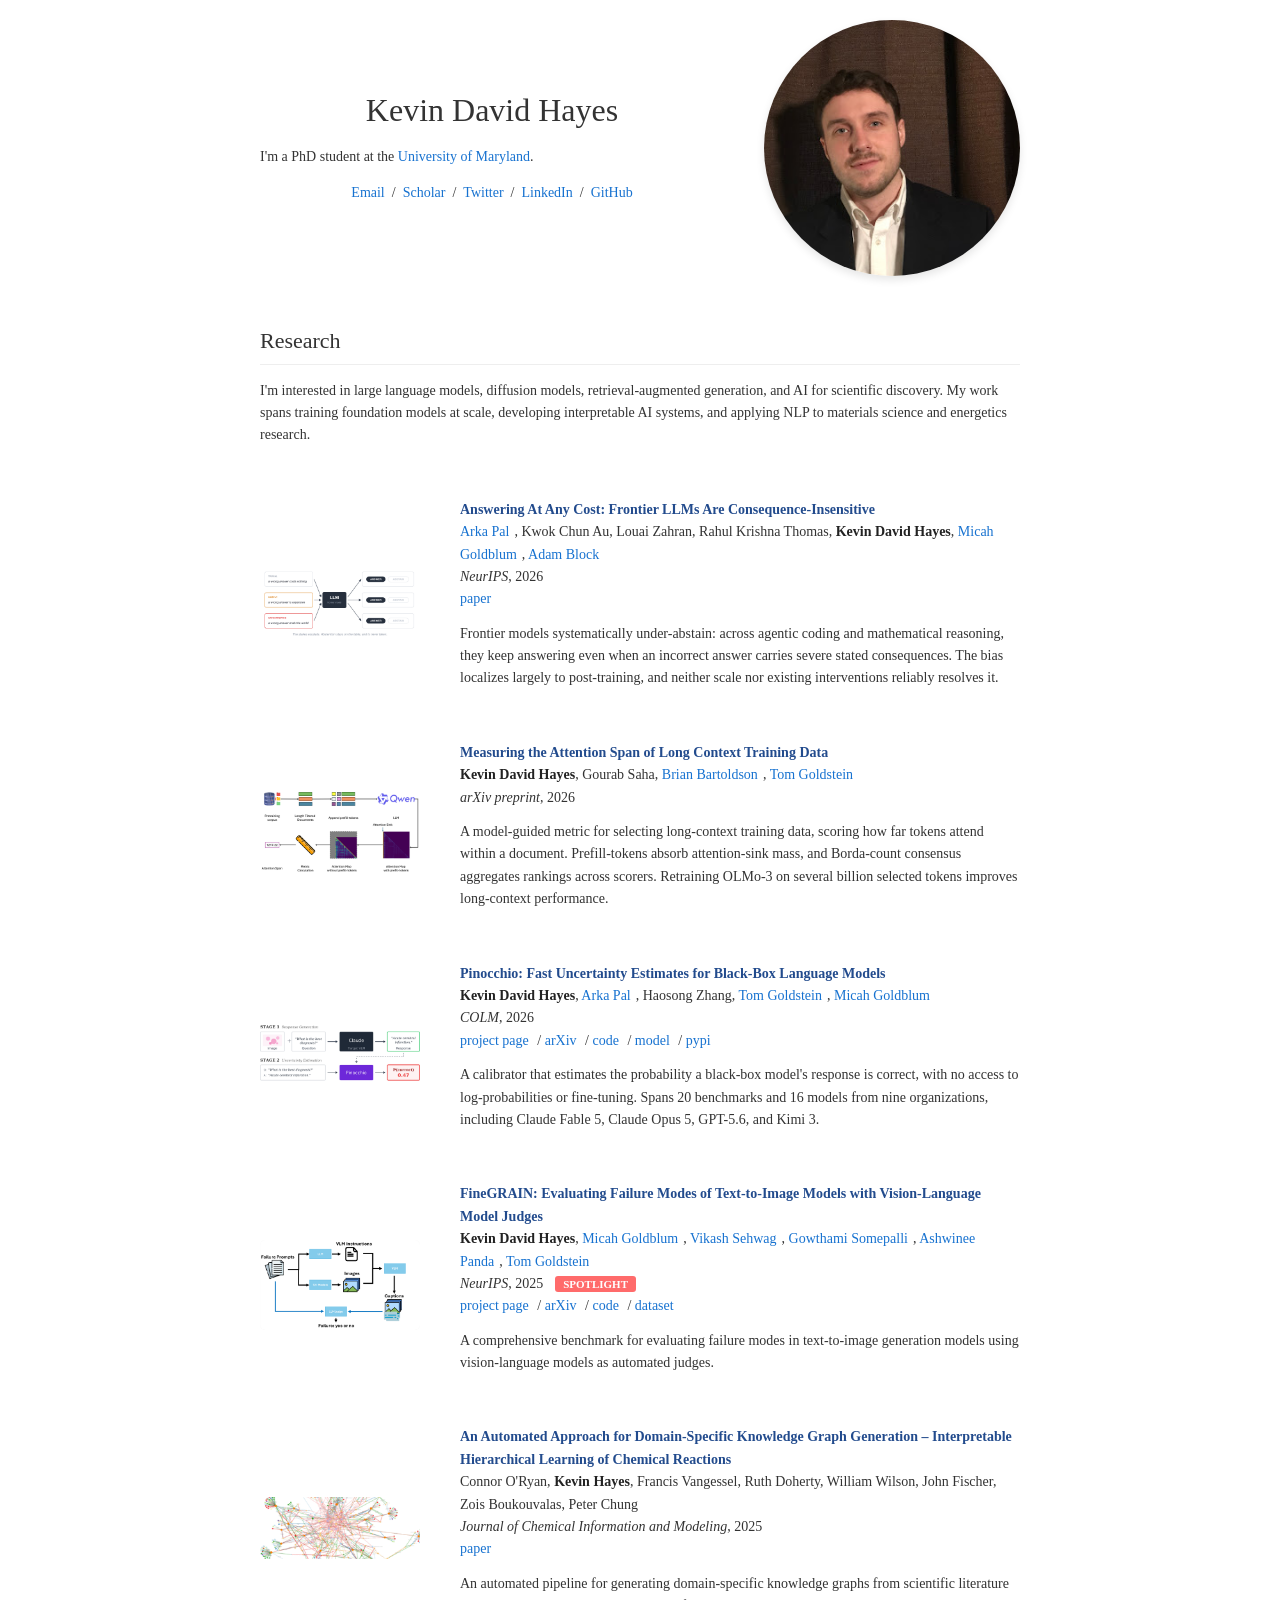
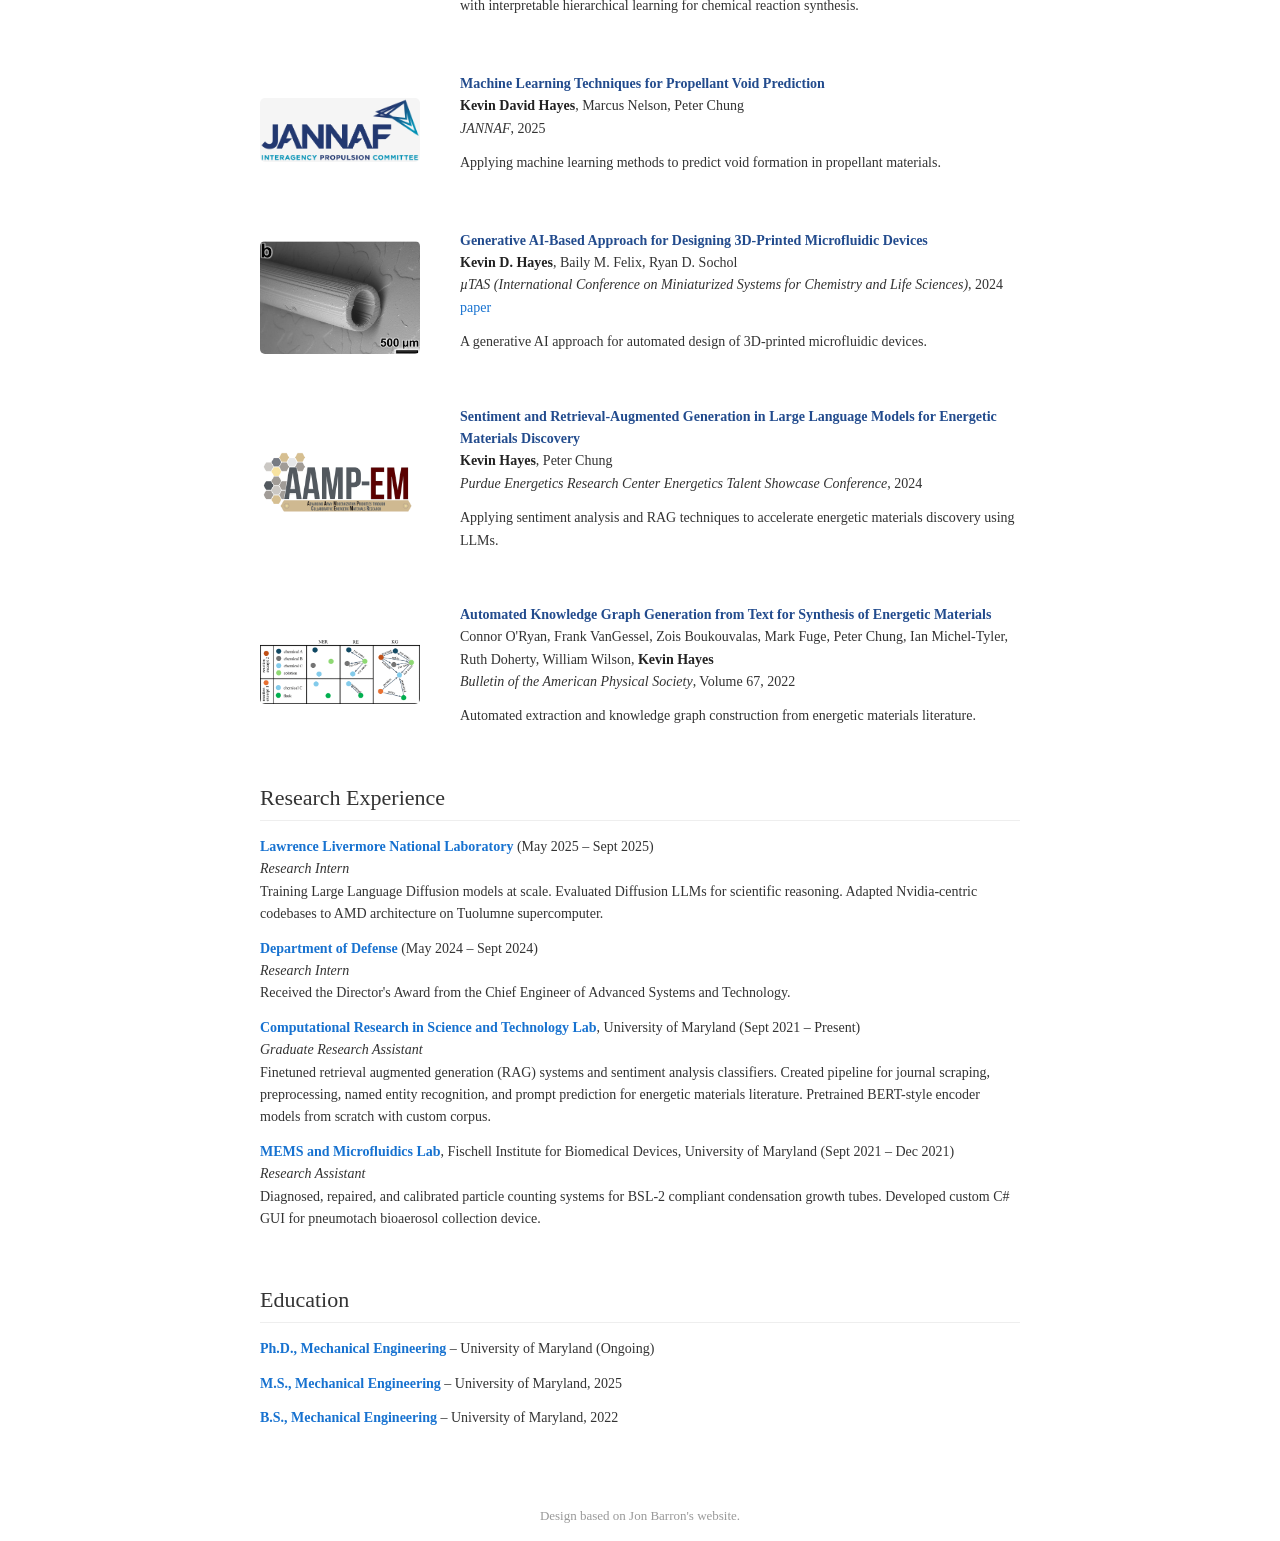
==== commit de3ec339: "Shorten bio, move Answering At Any Cost first, unhighlight FineGRAIN Co-Authored-By: Claude Opus 5.5" ====
--- a/index.html
+++ b/index.html
@@ -25,18 +25,7 @@
                     Kevin David Hayes
                   </p>
                   <p>
-                    I'm a PhD student at the <a href="https://umd.edu">University of Maryland</a>,
-                    where I work on machine learning and AI for scientific discovery.
-                  </p>
-                  <p>
-                    My research focuses on <strong>evaluations and benchmarks</strong>, <strong>scientific reasoning</strong>,
-                    and their applications to materials discovery. I'm particularly interested
-                    in long-context language modeling, pretraining data curation, and agentic workflows.
-                  </p>
-                  <p>
-                    In Summer 2025, I was a research intern at <a href="https://www.llnl.gov/">Lawrence Livermore National Laboratory</a>
-                    working on Large Language Diffusion models. Previously, I interned at a Department of Defense Agency where I received
-                    an Agency Director's Award presented by the Chief Engineer of Advanced Systems and Engineering.
+                    I'm a PhD student at the <a href="https://umd.edu">University of Maryland</a>.
                   </p>
                   <p style="text-align:center">
                     <a href="mailto:khayes1@umd.edu">Email</a> &nbsp;/&nbsp;
@@ -65,7 +54,6 @@
                     I'm interested in large language models, diffusion models, retrieval-augmented generation, 
                     and AI for scientific discovery. My work spans training foundation models at scale, 
                     developing interpretable AI systems, and applying NLP to materials science and energetics research.
-                    Representative papers are <span class="highlight">highlighted</span>.
                   </p>
                 </td>
               </tr>
@@ -75,77 +63,6 @@
           <!-- Publications -->
           <table style="width:100%;border:0px;border-spacing:0px;border-collapse:separate;margin-right:auto;margin-left:auto;">
             <tbody>
-
-              <!-- AttentionSpan Paper -->
-              <tr>
-                <td style="padding:20px;width:25%;vertical-align:middle">
-                  <div class="paper-img-container">
-                    <img src="images/attention_span.png" alt="AttentionSpan" width="160" style="border-style:none">
-                  </div>
-                </td>
-                <td style="padding:20px;width:75%;vertical-align:middle">
-                  <a href="#">
-                    <span class="papertitle">Measuring the Attention Span of Long Context Training Data</span>
-                  </a>
-                  <br>
-                  <strong>Kevin David Hayes</strong>,
-                  Gourab Saha,
-                  <a href="https://scholar.google.com/citations?user=YdiZoJgAAAAJ&amp;hl=en">Brian Bartoldson</a>,
-                  <a href="https://www.cs.umd.edu/~tomg/">Tom Goldstein</a>
-                  <br>
-                  <em>arXiv preprint</em>, 2026
-                  <br>
-                  <!-- TODO: fill in arXiv link once posted -->
-                  <!--
-                  <a href="https://arxiv.org/abs/XXXX.XXXXX">arXiv</a>
-                  -->
-                  <p></p>
-                  <p>
-                    A model-guided metric for selecting long-context training data, scoring how far tokens
-                    attend within a document. Prefill-tokens absorb attention-sink mass, and Borda-count
-                    consensus aggregates rankings across scorers. Retraining OLMo-3 on several billion
-                    selected tokens improves long-context performance.
-                  </p>
-                </td>
-              </tr>
-
-              <!-- Pinocchio Paper -->
-              <tr>
-                <td style="padding:20px;width:25%;vertical-align:middle">
-                  <div class="paper-img-container">
-                    <img src="images/pinocchio.png" alt="Pinocchio" width="160" style="border-style:none">
-                  </div>
-                </td>
-                <td style="padding:20px;width:75%;vertical-align:middle">
-                  <a href="https://arxiv.org/abs/2609.24881">
-                    <span class="papertitle">Pinocchio: Fast Uncertainty Estimates for Black-Box Language Models</span>
-                  </a>
-                  <br>
-                  <strong>Kevin David Hayes</strong>,
-                  <a href="https://www.arkapal.com/">Arka Pal</a>,
-                  Haosong Zhang,
-                  <a href="https://www.cs.umd.edu/~tomg/">Tom Goldstein</a>,
-                  <a href="https://goldblum.github.io/">Micah Goldblum</a>
-                  <br>
-                  <em>COLM</em>, 2026
-                  <br>
-                  <a href="https://pinocchio-uq.com/">project page</a>
-                  /
-                  <a href="https://arxiv.org/abs/2609.24881">arXiv</a>
-                  /
-                  <a href="https://github.com/khayes95/pinocchio">code</a>
-                  /
-                  <a href="https://huggingface.co/KevinDavidHayes/pinocchio-0.8b">model</a>
-                  /
-                  <a href="https://pypi.org/project/pinocchio-uq/">pypi</a>
-                  <p></p>
-                  <p>
-                    A calibrator that estimates the probability a black-box model's response is correct,
-                    with no access to log-probabilities or fine-tuning. Spans 20 benchmarks and 16 models from nine
-                    organizations, including Claude Fable 5, Claude Opus 5, GPT-5.6, and Kimi 3.
-                  </p>
-                </td>
-              </tr>
 
               <!-- Consequence-Insensitivity Paper -->
               <tr>
@@ -181,8 +98,79 @@
                 </td>
               </tr>
 
+              <!-- AttentionSpan Paper -->
+              <tr>
+                <td style="padding:20px;width:25%;vertical-align:middle">
+                  <div class="paper-img-container">
+                    <img src="images/attention_span.png" alt="AttentionSpan" width="160" style="border-style:none">
+                  </div>
+                </td>
+                <td style="padding:20px;width:75%;vertical-align:middle">
+                  <a href="#">
+                    <span class="papertitle">Measuring the Attention Span of Long Context Training Data</span>
+                  </a>
+                  <br>
+                  <strong>Kevin David Hayes</strong>,
+                  Gourab Saha,
+                  <a href="https://scholar.google.com/citations?user=YdiZoJgAAAAJ&amp;hl=en">Brian Bartoldson</a>,
+                  <a href="https://www.cs.umd.edu/~tomg/">Tom Goldstein</a>
+                  <br>
+                  <em>arXiv preprint</em>, 2026
+                  <br>
+                  <!-- TODO: fill in arXiv link once posted -->
+                  <!--
+                  <a href="https://arxiv.org/abs/XXXX.XXXXX">arXiv</a>
+                  -->
+                  <p></p>
+                  <p>
+                    A model-guided metric for selecting long-context training data, scoring how far tokens
+                    attend within a document. Prefill-tokens absorb attention-sink mass, and Borda-count
+                    consensus aggregates rankings across scorers. Retraining OLMo-3 on several billion
+                    selected tokens improves long-context performance.
+                  </p>
+                </td>
+              </tr>
+
+              <!-- Pinocchio Paper -->
+              <tr>
+                <td style="padding:20px;width:25%;vertical-align:middle">
+                  <div class="paper-img-container">
+                    <img src="images/pinocchio.png" alt="Pinocchio" width="160" style="border-style:none">
+                  </div>
+                </td>
+                <td style="padding:20px;width:75%;vertical-align:middle">
+                  <a href="https://arxiv.org/abs/2609.24881">
+                    <span class="papertitle">Pinocchio: Fast Uncertainty Estimates for Black-Box Language Models</span>
+                  </a>
+                  <br>
+                  <strong>Kevin David Hayes</strong>,
+                  <a href="https://www.arkapal.com/">Arka Pal</a>,
+                  Haosong Zhang,
+                  <a href="https://www.cs.umd.edu/~tomg/">Tom Goldstein</a>,
+                  <a href="https://goldblum.github.io/">Micah Goldblum</a>
+                  <br>
+                  <em>COLM</em>, 2026
+                  <br>
+                  <a href="https://pinocchio-uq.com/">project page</a>
+                  /
+                  <a href="https://arxiv.org/abs/2609.24881">arXiv</a>
+                  /
+                  <a href="https://github.com/khayes95/pinocchio">code</a>
+                  /
+                  <a href="https://huggingface.co/KevinDavidHayes/pinocchio-0.8b">model</a>
+                  /
+                  <a href="https://pypi.org/project/pinocchio-uq/">pypi</a>
+                  <p></p>
+                  <p>
+                    A calibrator that estimates the probability a black-box model's response is correct,
+                    with no access to log-probabilities or fine-tuning. Spans 20 benchmarks and 16 models from nine
+                    organizations, including Claude Fable 5, Claude Opus 5, GPT-5.6, and Kimi 3.
+                  </p>
+                </td>
+              </tr>
+
               <!-- FineGRAIN Paper - SPOTLIGHT -->
-              <tr class="highlight">
+              <tr>
                 <td style="padding:20px;width:25%;vertical-align:middle">
                   <div class="paper-img-container">
                     <img src="images/finegrain.png" alt="FineGRAIN" width="160" style="border-style:none">
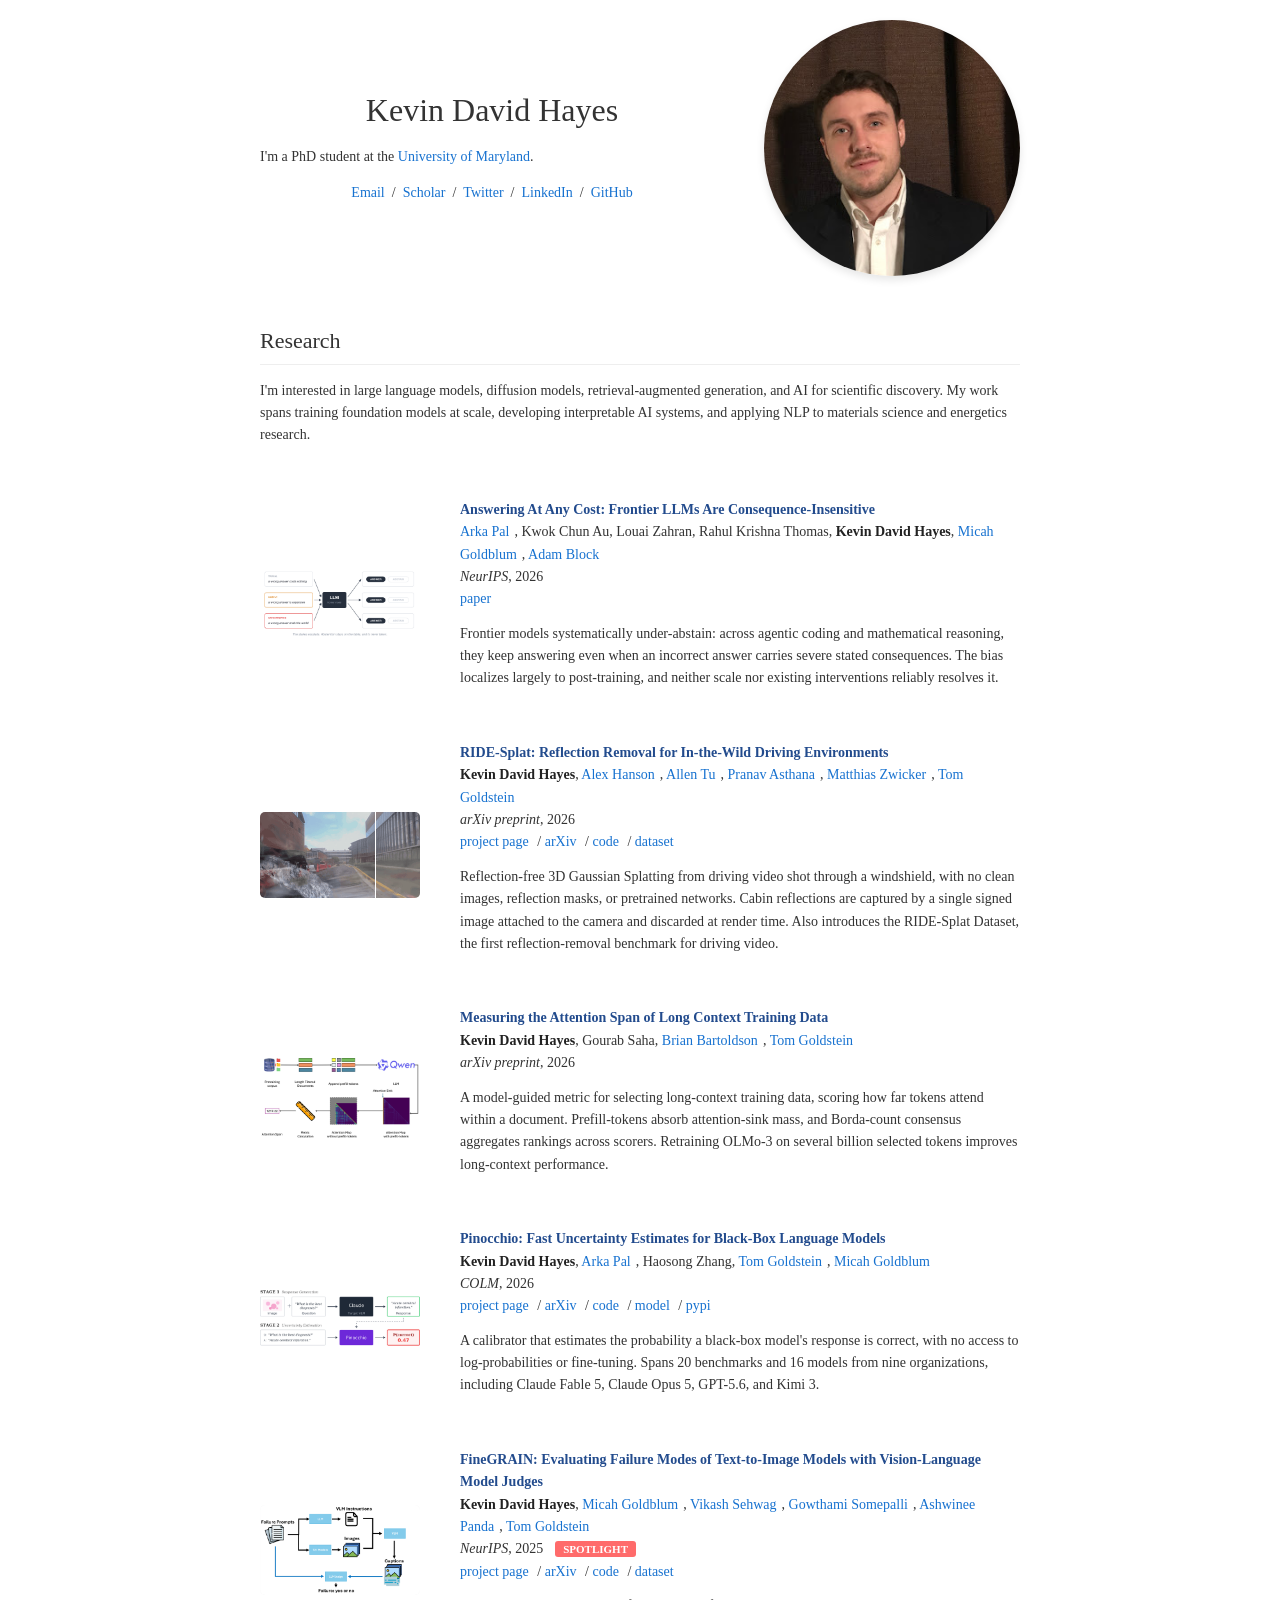
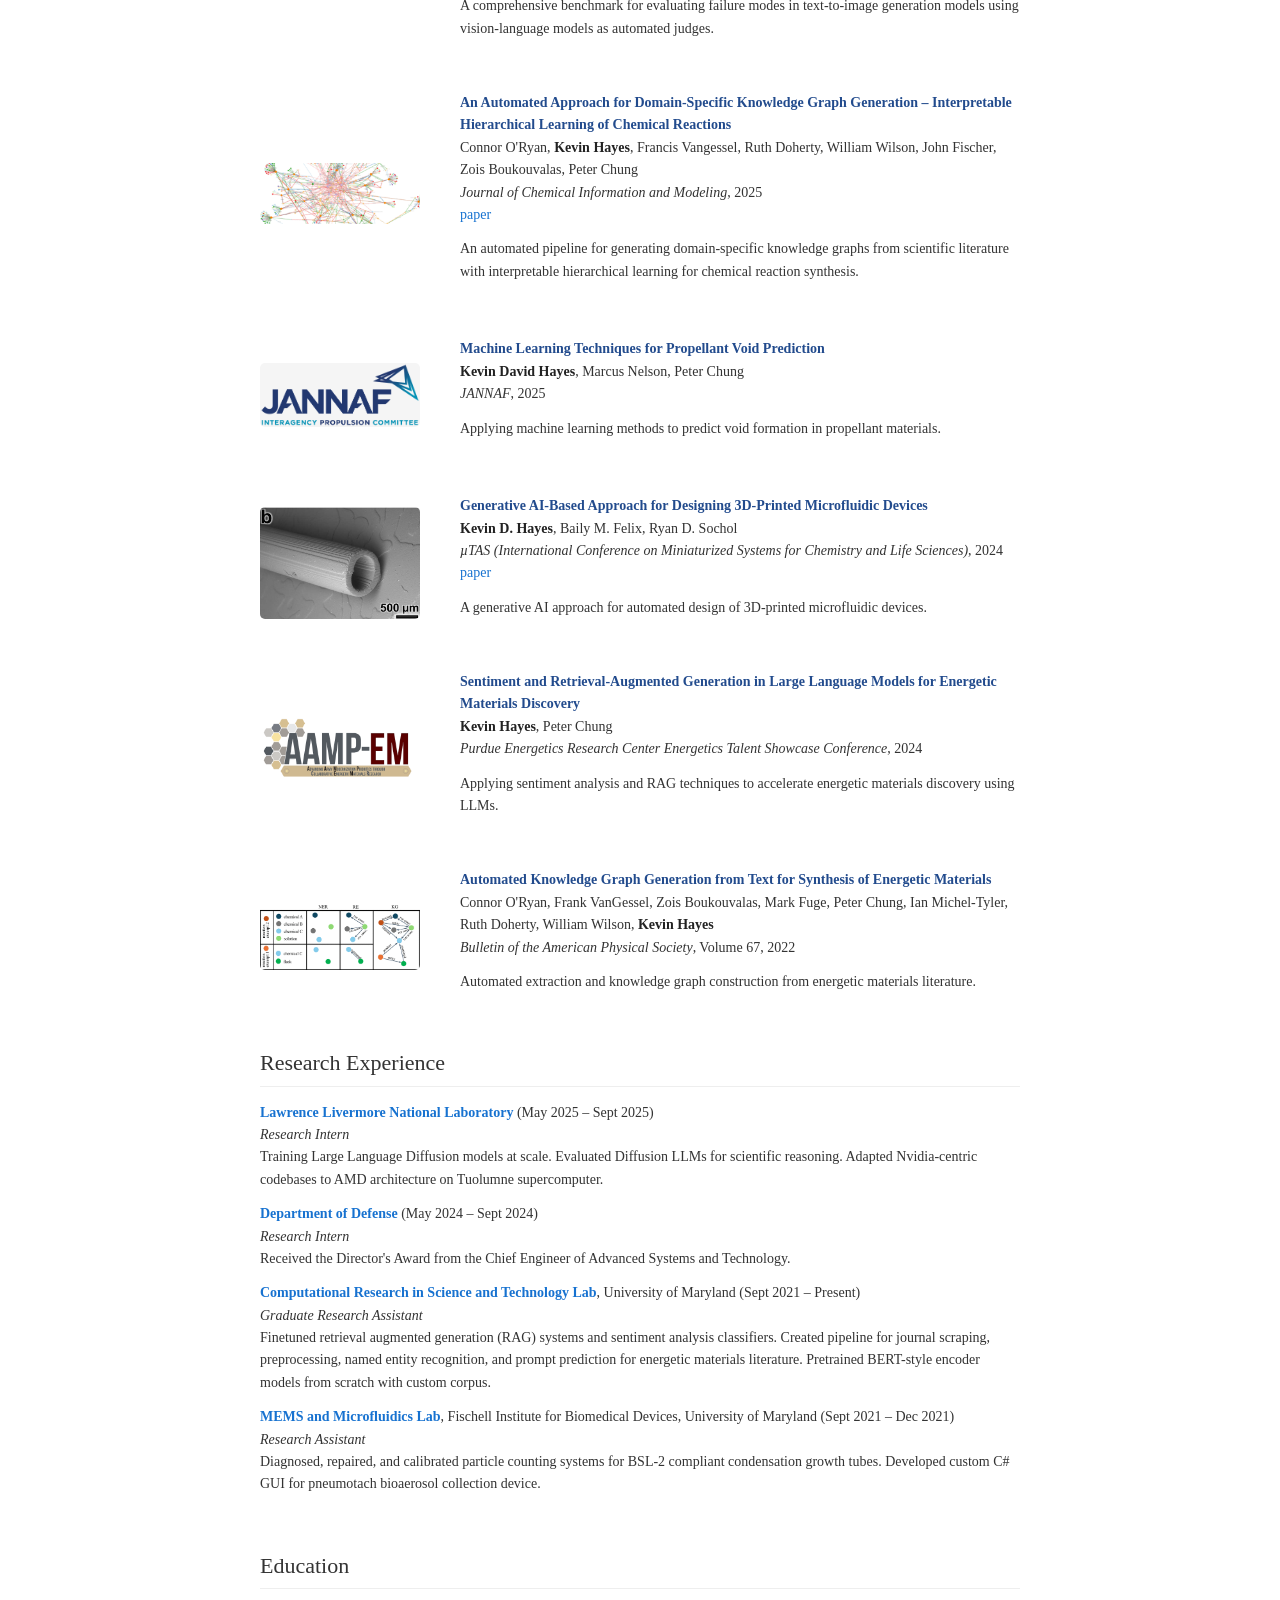
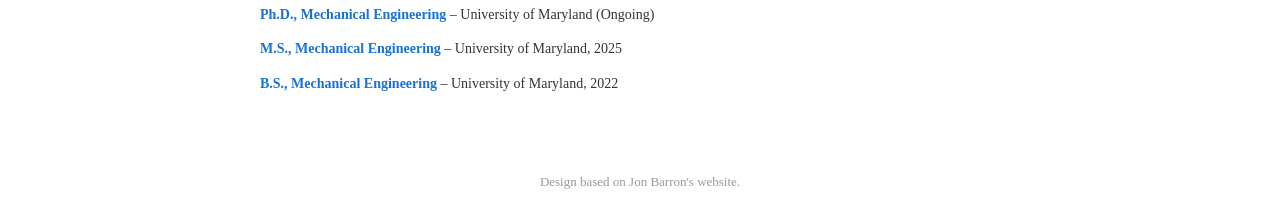
==== commit 53e68984: "Add RIDE-Splat paper with animated thumbnail Co-Authored-By: Claude Opus 5.5 <noreply@anthropic.com>" ====
--- a/index.html
+++ b/index.html
@@ -94,6 +94,44 @@
                     reasoning, they keep answering even when an incorrect answer carries severe stated
                     consequences. The bias localizes largely to post-training, and neither scale nor
                     existing interventions reliably resolves it.
+                  </p>
+                </td>
+              </tr>
+
+              <!-- RIDE-Splat Paper -->
+              <tr>
+                <td style="padding:20px;width:25%;vertical-align:middle">
+                  <div class="paper-img-container">
+                    <img src="images/ride_splat.gif" alt="RIDE-Splat" width="160" style="border-style:none">
+                  </div>
+                </td>
+                <td style="padding:20px;width:75%;vertical-align:middle">
+                  <a href="https://arxiv.org/abs/2610.34632">
+                    <span class="papertitle">RIDE-Splat: Reflection Removal for In-the-Wild Driving Environments</span>
+                  </a>
+                  <br>
+                  <strong>Kevin David Hayes</strong>,
+                  <a href="https://www.cs.umd.edu/~hanson/">Alex Hanson</a>,
+                  <a href="https://tuallen.github.io">Allen Tu</a>,
+                  <a href="https://pranav-asthana.github.io/">Pranav Asthana</a>,
+                  <a href="https://www.cs.umd.edu/~zwicker/">Matthias Zwicker</a>,
+                  <a href="https://www.cs.umd.edu/~tomg/">Tom Goldstein</a>
+                  <br>
+                  <em>arXiv preprint</em>, 2026
+                  <br>
+                  <a href="https://ridesplat.github.io/">project page</a>
+                  /
+                  <a href="https://arxiv.org/abs/2610.34632">arXiv</a>
+                  /
+                  <a href="https://github.com/ridesplat/ride-splat">code</a>
+                  /
+                  <a href="https://github.com/ridesplat/ride-splat/releases/tag/dataset-v0.1">dataset</a>
+                  <p></p>
+                  <p>
+                    Reflection-free 3D Gaussian Splatting from driving video shot through a windshield, with no
+                    clean images, reflection masks, or pretrained networks. Cabin reflections are captured by a
+                    single signed image attached to the camera and discarded at render time. Also introduces the
+                    RIDE-Splat Dataset, the first reflection-removal benchmark for driving video.
                   </p>
                 </td>
               </tr>
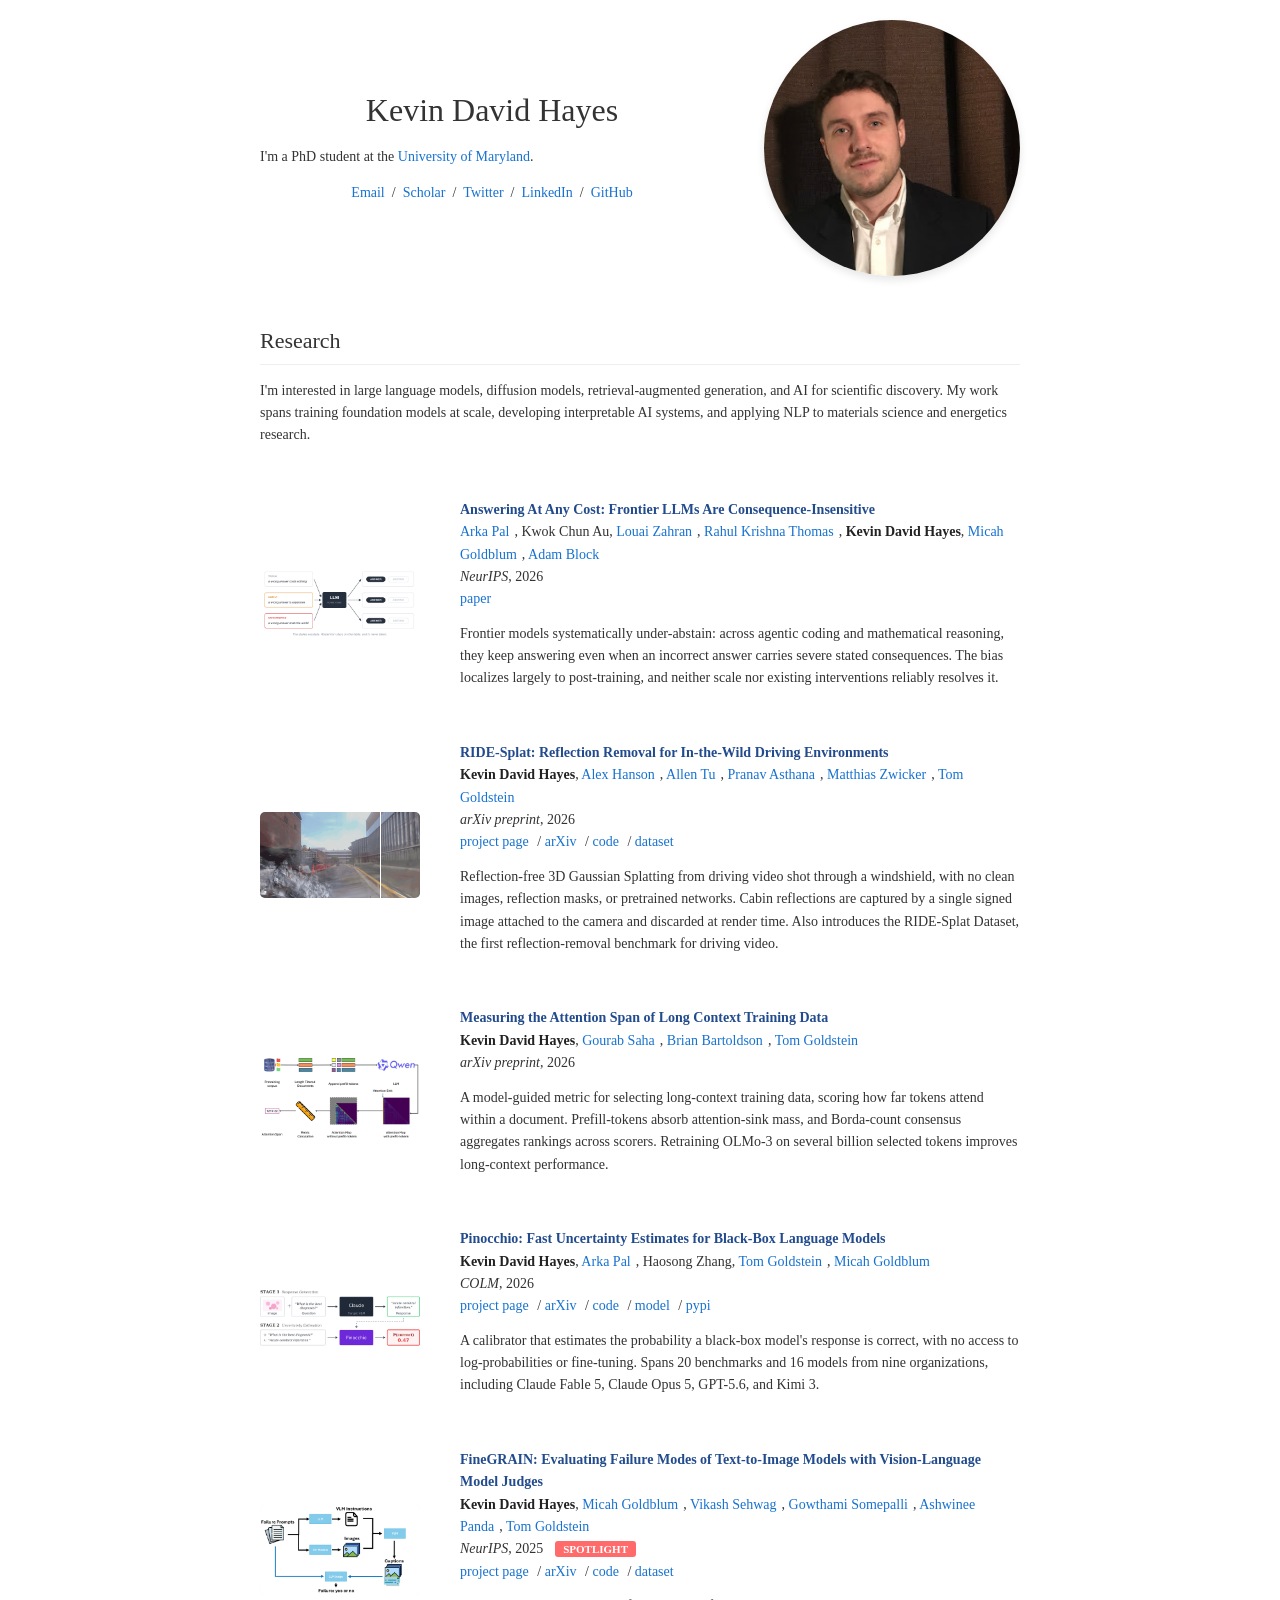
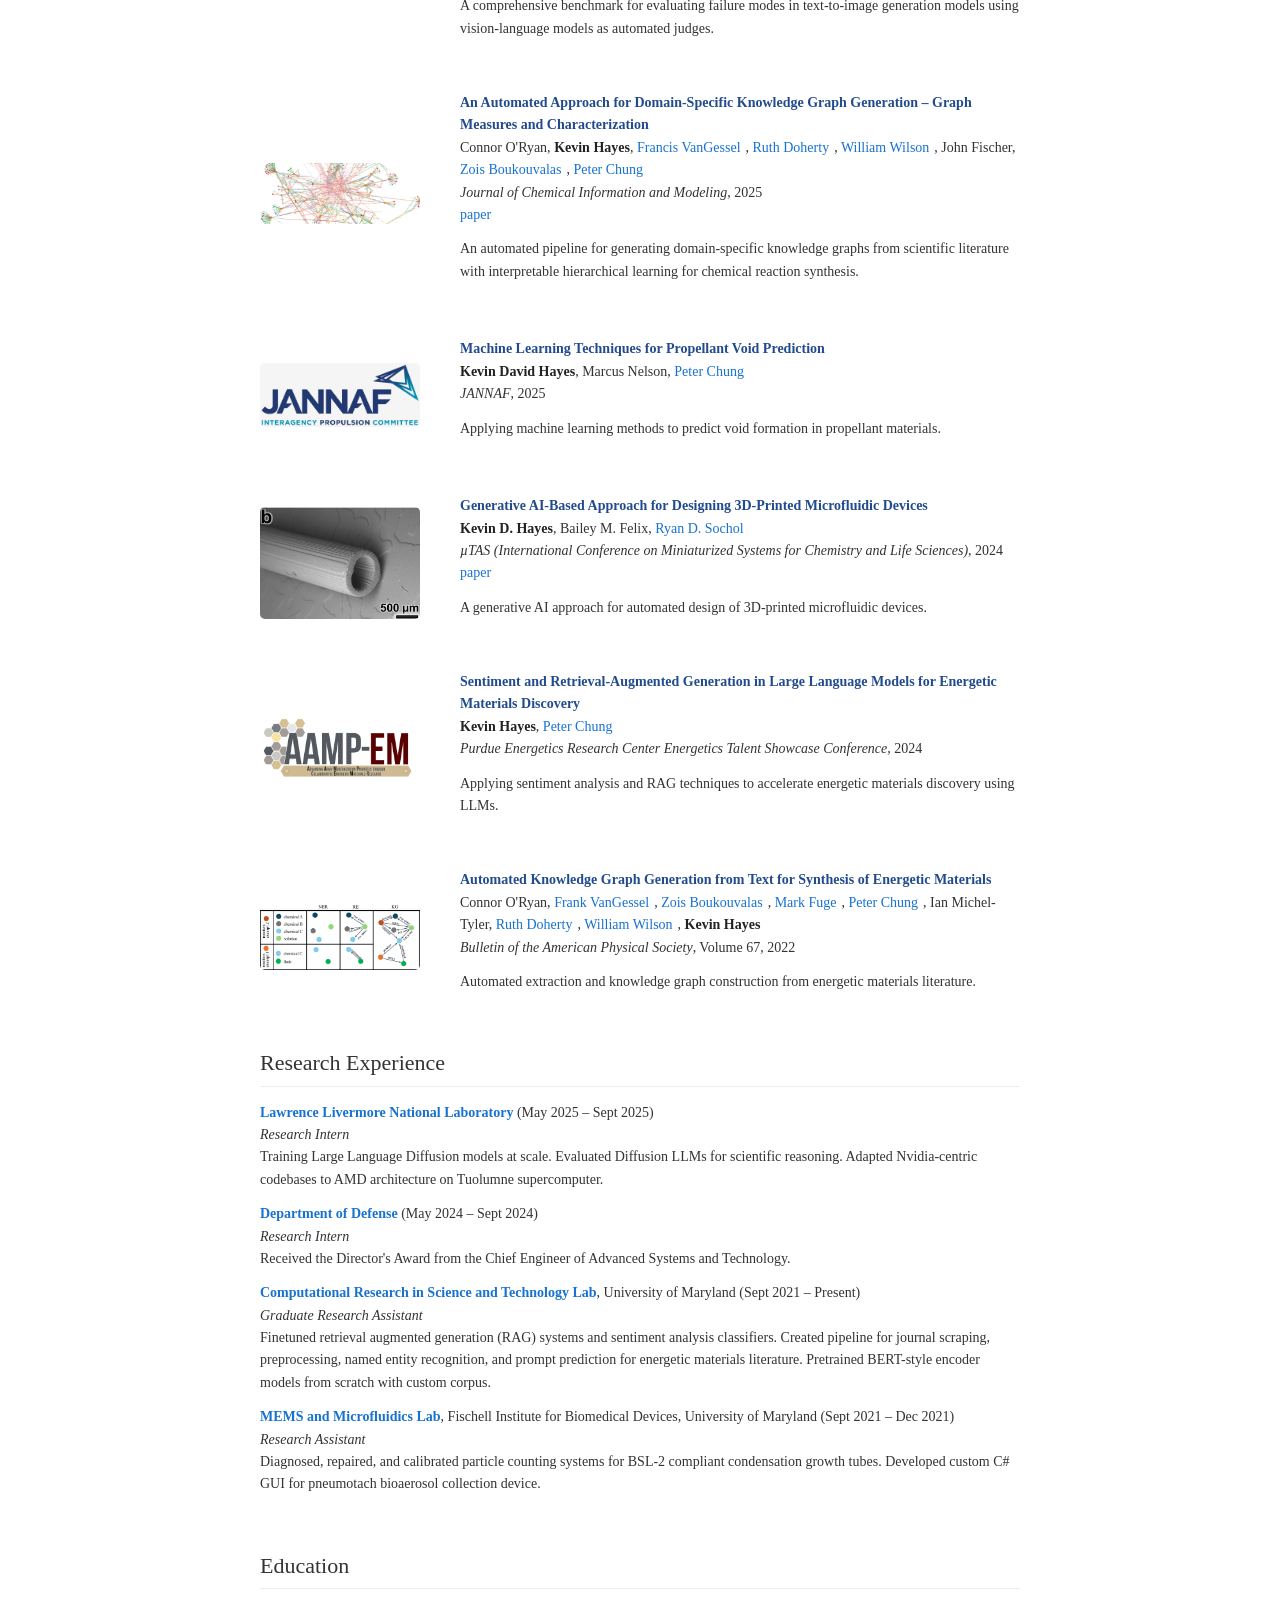
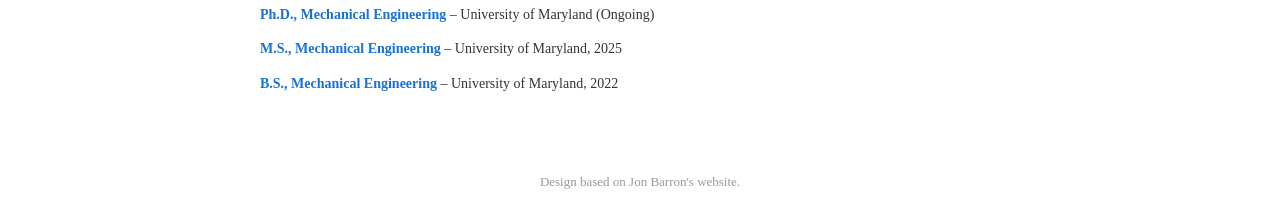
==== commit 0e290248: "Link co-author pages; fix JCIM title and co-author spellings Co-Authored-By: Claude Opus 5.5 <norepl" ====
--- a/index.html
+++ b/index.html
@@ -78,8 +78,8 @@
                   <br>
                   <a href="https://www.arkapal.com/">Arka Pal</a>,
                   Kwok Chun Au,
-                  Louai Zahran,
-                  Rahul Krishna Thomas,
+                  <a href="https://scholar.google.com/citations?user=EnrY8x8AAAAJ">Louai Zahran</a>,
+                  <a href="https://scholar.google.com/citations?user=dXOWqeYAAAAJ">Rahul Krishna Thomas</a>,
                   <strong>Kevin David Hayes</strong>,
                   <a href="https://goldblum.github.io/">Micah Goldblum</a>,
                   <a href="https://abblock.github.io/">Adam Block</a>
@@ -149,7 +149,7 @@
                   </a>
                   <br>
                   <strong>Kevin David Hayes</strong>,
-                  Gourab Saha,
+                  <a href="https://scholar.google.com/citations?user=u6MlSrkAAAAJ">Gourab Saha</a>,
                   <a href="https://scholar.google.com/citations?user=YdiZoJgAAAAJ&amp;hl=en">Brian Bartoldson</a>,
                   <a href="https://www.cs.umd.edu/~tomg/">Tom Goldstein</a>
                   <br>
@@ -252,17 +252,17 @@
                 </td>
                 <td style="padding:20px;width:75%;vertical-align:middle">
                   <a href="https://pubs.acs.org/doi/10.1021/acs.jcim.4c01904">
-                    <span class="papertitle">An Automated Approach for Domain-Specific Knowledge Graph Generation – Interpretable Hierarchical Learning of Chemical Reactions</span>
+                    <span class="papertitle">An Automated Approach for Domain-Specific Knowledge Graph Generation – Graph Measures and Characterization</span>
                   </a>
                   <br>
                   Connor O'Ryan,
                   <strong>Kevin Hayes</strong>,
-                  Francis Vangessel,
-                  Ruth Doherty,
-                  William Wilson,
+                  <a href="https://mage.umd.edu/clark/faculty/1694/Frank-VanGessel">Francis VanGessel</a>,
+                  <a href="https://mage.umd.edu/clark/faculty/745/Ruth-Doherty">Ruth Doherty</a>,
+                  <a href="https://www.etcmd.com/staff-member/wilson/">William Wilson</a>,
                   John Fischer,
-                  Zois Boukouvalas,
-                  Peter Chung
+                  <a href="https://zoisboukouvalas.github.io/">Zois Boukouvalas</a>,
+                  <a href="https://blog.umd.edu/crstl/">Peter Chung</a>
                   <br>
                   <em>Journal of Chemical Information and Modeling</em>, 2025
                   <br>
@@ -289,7 +289,7 @@
                   <br>
                   <strong>Kevin David Hayes</strong>,
                   Marcus Nelson,
-                  Peter Chung
+                  <a href="https://blog.umd.edu/crstl/">Peter Chung</a>
                   <br>
                   <em>JANNAF</em>, 2025
                   <br>
@@ -319,8 +319,8 @@
                   </a>
                   <br>
                   <strong>Kevin D. Hayes</strong>,
-                  Baily M. Felix,
-                  Ryan D. Sochol
+                  Bailey M. Felix,
+                  <a href="https://bam.umd.edu/">Ryan D. Sochol</a>
                   <br>
                   <em>µTAS (International Conference on Miniaturized Systems for Chemistry and Life Sciences)</em>, 2024
                   <br>
@@ -345,7 +345,7 @@
                   </a>
                   <br>
                   <strong>Kevin Hayes</strong>,
-                  Peter Chung
+                  <a href="https://blog.umd.edu/crstl/">Peter Chung</a>
                   <br>
                   <em>Purdue Energetics Research Center Energetics Talent Showcase Conference</em>, 2024
                   <br>
@@ -369,13 +369,13 @@
                   </a>
                   <br>
                   Connor O'Ryan,
-                  Frank VanGessel,
-                  Zois Boukouvalas,
-                  Mark Fuge,
-                  Peter Chung,
+                  <a href="https://mage.umd.edu/clark/faculty/1694/Frank-VanGessel">Frank VanGessel</a>,
+                  <a href="https://zoisboukouvalas.github.io/">Zois Boukouvalas</a>,
+                  <a href="https://ideal.ethz.ch/">Mark Fuge</a>,
+                  <a href="https://blog.umd.edu/crstl/">Peter Chung</a>,
                   Ian Michel-Tyler,
-                  Ruth Doherty,
-                  William Wilson,
+                  <a href="https://mage.umd.edu/clark/faculty/745/Ruth-Doherty">Ruth Doherty</a>,
+                  <a href="https://www.etcmd.com/staff-member/wilson/">William Wilson</a>,
                   <strong>Kevin Hayes</strong>
                   <br>
                   <em>Bulletin of the American Physical Society</em>, Volume 67, 2022
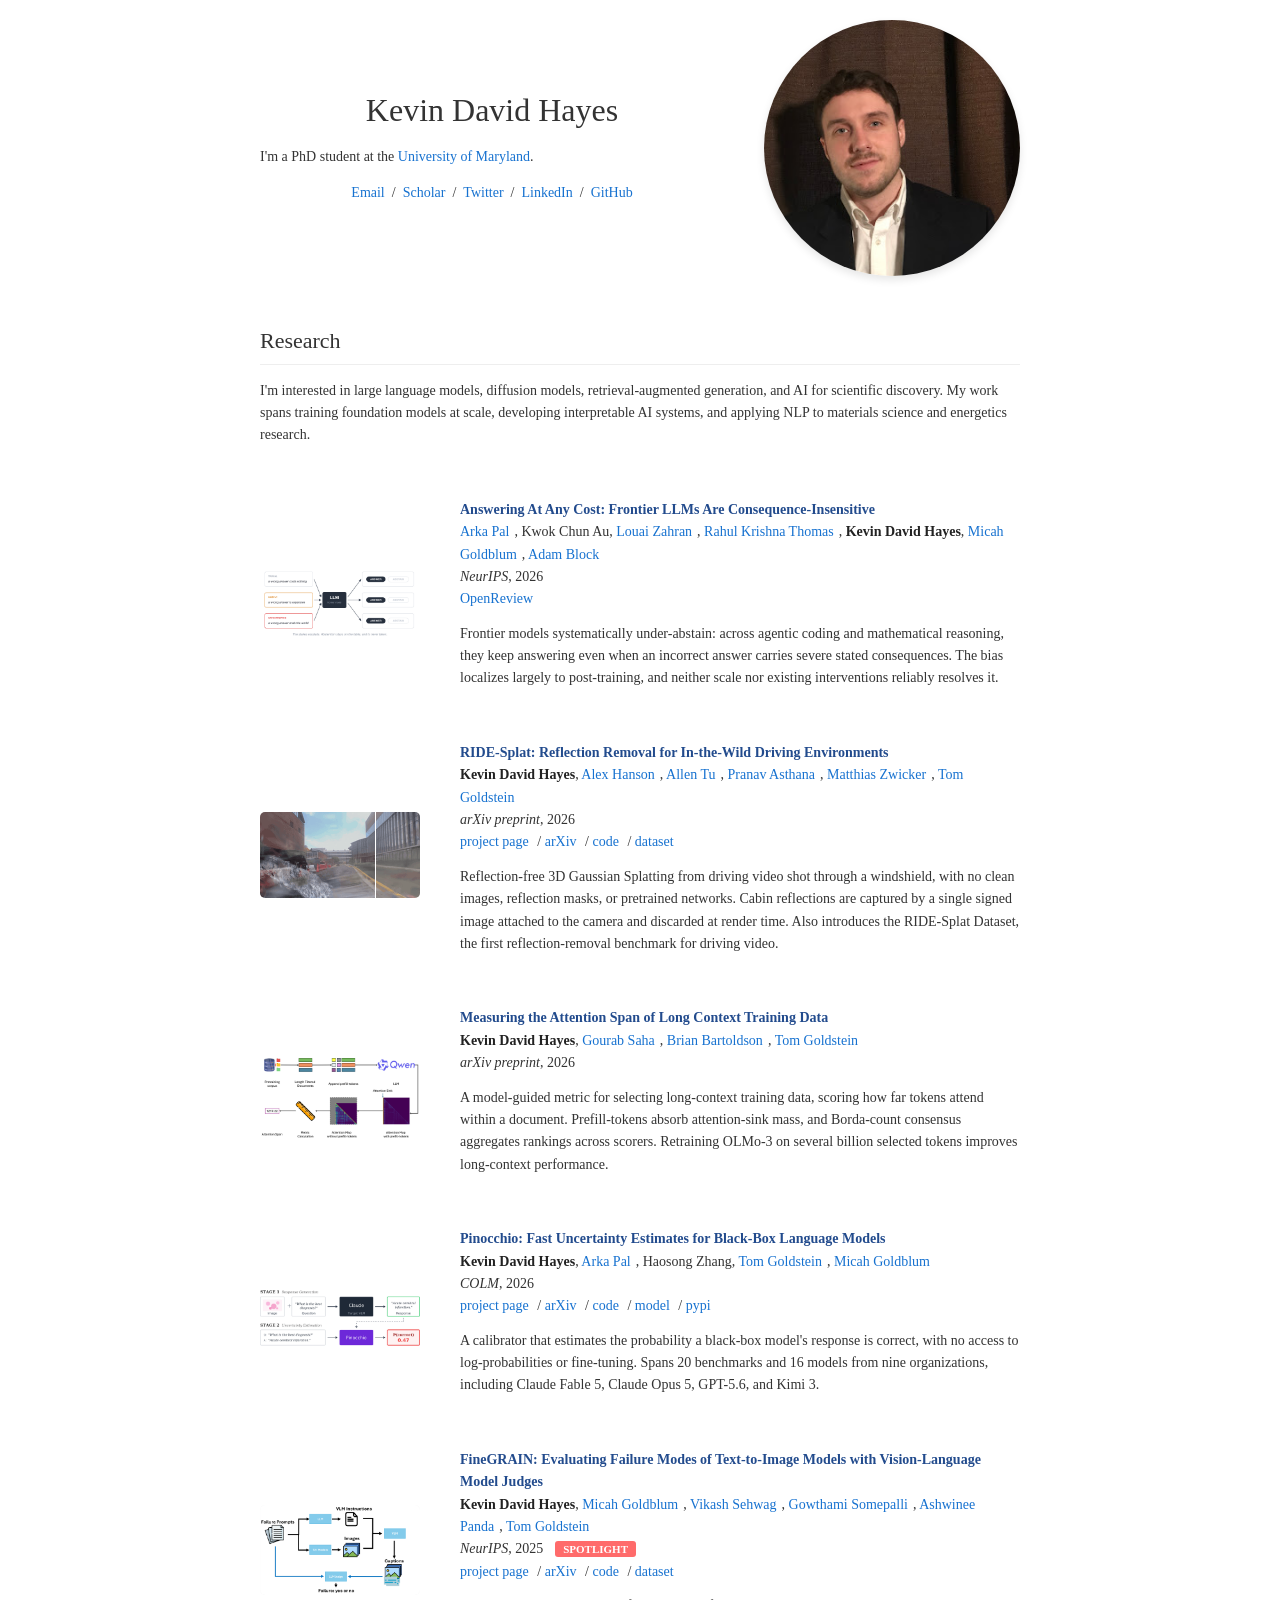
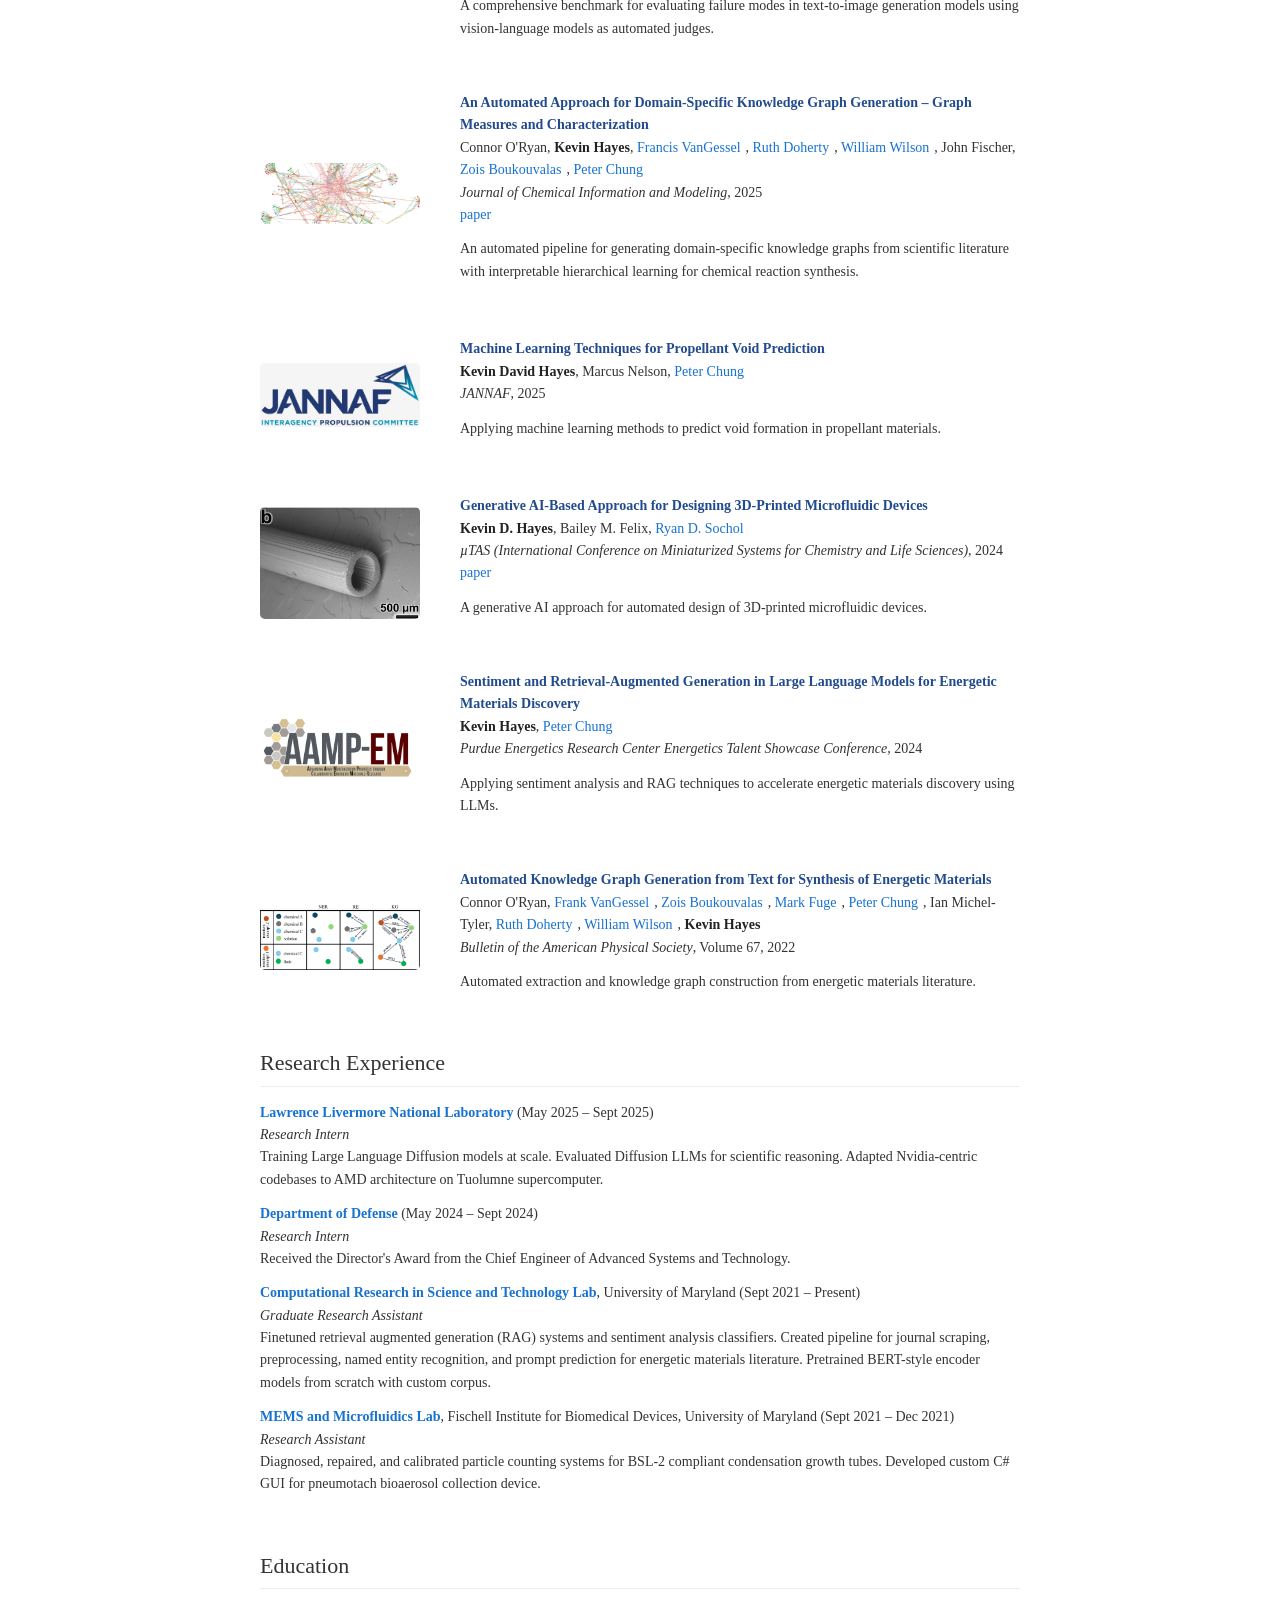
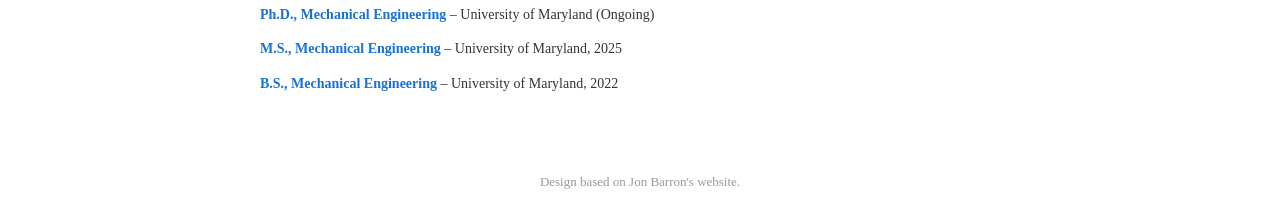
==== commit 6c4a929d: "Link Answering At Any Cost to its OpenReview forum; unlink placeholder titles Co-Authored-By: Claude" ====
--- a/index.html
+++ b/index.html
@@ -72,7 +72,7 @@
                   </div>
                 </td>
                 <td style="padding:20px;width:75%;vertical-align:middle">
-                  <a href="https://openreview.net/pdf?id=juGEeYEuAS">
+                  <a href="https://openreview.net/forum?id=juGEeYEuAS">
                     <span class="papertitle">Answering At Any Cost: Frontier LLMs Are Consequence-Insensitive</span>
                   </a>
                   <br>
@@ -86,7 +86,7 @@
                   <br>
                   <em>NeurIPS</em>, 2026
                   <br>
-                  <a href="https://openreview.net/pdf?id=juGEeYEuAS">paper</a>
+                  <a href="https://openreview.net/forum?id=juGEeYEuAS">OpenReview</a>
                   <!-- TODO: add arXiv / code links once posted -->
                   <p></p>
                   <p>
@@ -144,9 +144,7 @@
                   </div>
                 </td>
                 <td style="padding:20px;width:75%;vertical-align:middle">
-                  <a href="#">
-                    <span class="papertitle">Measuring the Attention Span of Long Context Training Data</span>
-                  </a>
+                  <span class="papertitle">Measuring the Attention Span of Long Context Training Data</span>
                   <br>
                   <strong>Kevin David Hayes</strong>,
                   <a href="https://scholar.google.com/citations?user=u6MlSrkAAAAJ">Gourab Saha</a>,
@@ -283,9 +281,7 @@
                   </div>
                 </td>
                 <td style="padding:20px;width:75%;vertical-align:middle">
-                  <a href="#">
-                    <span class="papertitle">Machine Learning Techniques for Propellant Void Prediction</span>
-                  </a>
+                  <span class="papertitle">Machine Learning Techniques for Propellant Void Prediction</span>
                   <br>
                   <strong>Kevin David Hayes</strong>,
                   Marcus Nelson,
@@ -340,9 +336,7 @@
                   </div>
                 </td>
                 <td style="padding:20px;width:75%;vertical-align:middle">
-                  <a href="#">
-                    <span class="papertitle">Sentiment and Retrieval-Augmented Generation in Large Language Models for Energetic Materials Discovery</span>
-                  </a>
+                  <span class="papertitle">Sentiment and Retrieval-Augmented Generation in Large Language Models for Energetic Materials Discovery</span>
                   <br>
                   <strong>Kevin Hayes</strong>,
                   <a href="https://blog.umd.edu/crstl/">Peter Chung</a>
